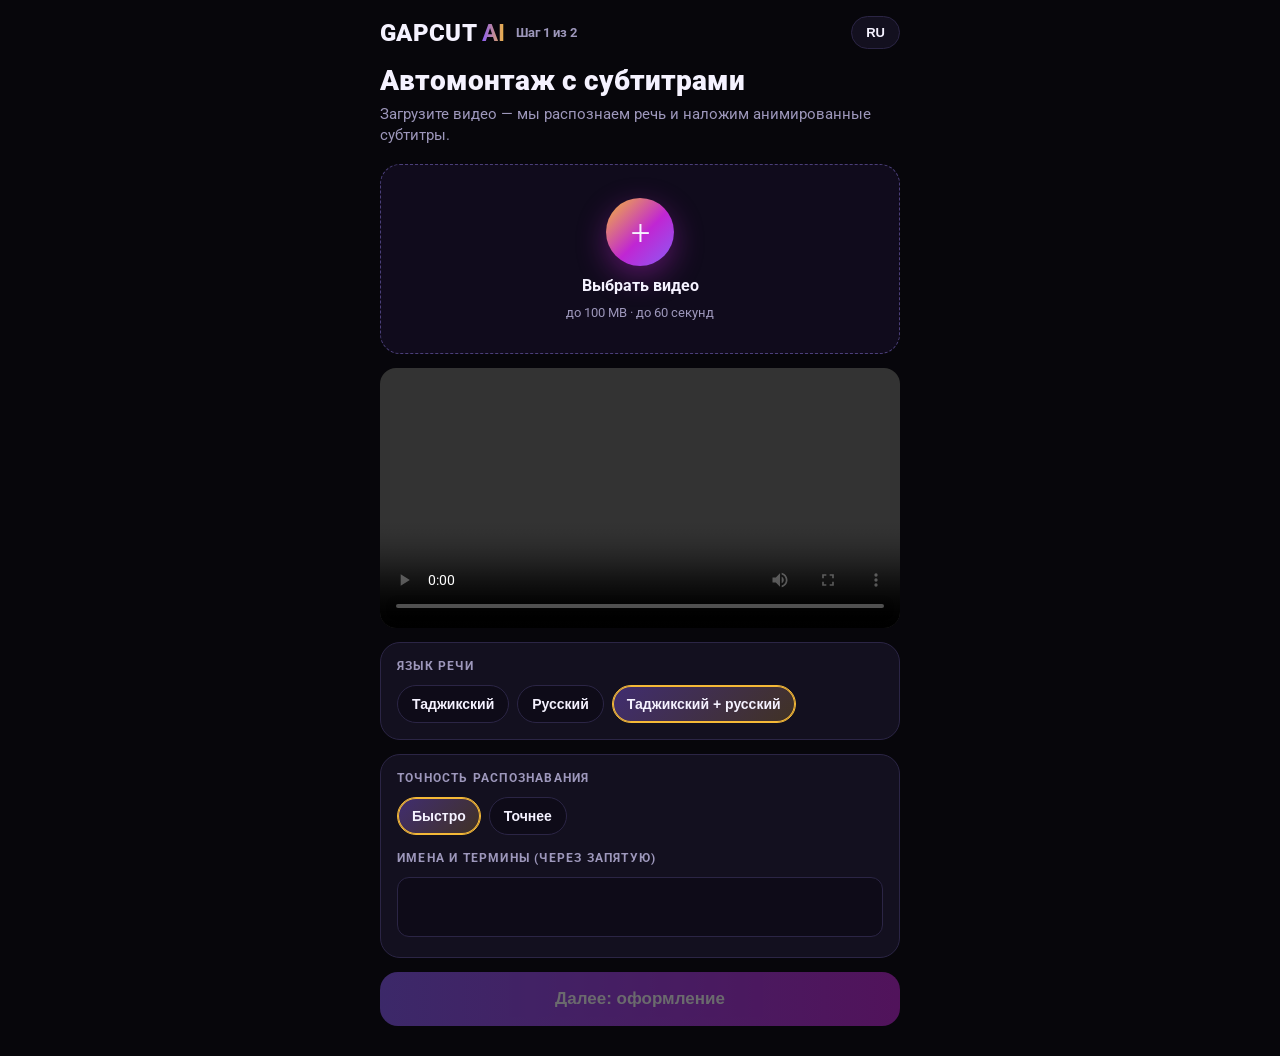
==== web/index.html @ 704b018a "Update index.html" ====
<!DOCTYPE html>
<html lang="ru">
<head>
<meta charset="utf-8">
<meta name="viewport" content="width=device-width, initial-scale=1, viewport-fit=cover, user-scalable=no">
<meta name="theme-color" content="#07060b">
<title>GAPCUT AI</title>
<link rel="stylesheet" href="https://fonts.googleapis.com/css2?family=Montserrat:wght@700&family=Oswald:wght@600&family=Roboto:wght@700&family=Inter:wght@700&family=Open+Sans:wght@700&family=Ubuntu:wght@700&family=Comfortaa:wght@700&family=Lobster&family=Caveat:wght@700&family=Pacifico&family=Marck+Script&family=Rubik:wght@800&family=Unbounded:wght@700&family=Russo+One&family=Press+Start+2P&family=Jura:wght@700&family=Exo+2:wght@800&family=Playfair+Display:wght@800&display=swap">
<script src="https://telegram.org/js/telegram-web-app.js"></script>
<style>
:root{--bg:#07060b;--card:#13101f;--line:#2b2545;--pu:#8b5cf6;--pu2:#c026d3;--gold:#f5b937;--tx:#f5f2ff;--mu:#9d97bb;--r:20px}
*{box-sizing:border-box;-webkit-tap-highlight-color:transparent}
html,body{margin:0;background:var(--bg);color:var(--tx);font-family:-apple-system,BlinkMacSystemFont,"Segoe UI",Roboto,"Noto Sans","DejaVu Sans",sans-serif}
body{min-height:100vh;padding:calc(env(safe-area-inset-top,0px) + 10px) 16px calc(env(safe-area-inset-bottom,0px) + 30px)}
.bg{position:fixed;inset:0;z-index:-1;background:radial-gradient(60% 40% at 10% 0%,rgba(139,92,246,.38),transparent 70%),radial-gradient(50% 35% at 100% 8%,rgba(245,185,55,.16),transparent 70%)}
main{max-width:520px;margin:0 auto}
header{display:flex;align-items:center;gap:10px;margin:6px 0 16px}
.logo{font-weight:900;font-size:24px;letter-spacing:.3px}.logo b{background:linear-gradient(90deg,var(--pu),var(--gold));-webkit-background-clip:text;background-clip:text;color:transparent}
.step{color:var(--mu);font-size:13px;font-weight:700;flex:1}
.pill{background:var(--card);color:var(--tx);border:1px solid var(--line);border-radius:999px;padding:8px 14px;font-weight:800;font-size:13px}
.screen{display:none;animation:in .45s ease both}.screen.on{display:block}
@keyframes in{from{opacity:0;transform:translateY(14px)}to{opacity:1;transform:none}}
h1{font-size:28px;line-height:1.12;margin:0 0 8px;font-weight:900}.sub{color:var(--mu);margin:0 0 18px;font-size:15px;line-height:1.4}
.card{background:var(--card);border:1px solid var(--line);border-radius:var(--r);padding:16px;margin-bottom:14px}
.card h3{margin:0 0 12px;font-size:12px;text-transform:uppercase;letter-spacing:1.2px;color:var(--mu)}
.drop{display:flex;flex-direction:column;align-items:center;justify-content:center;gap:10px;text-align:center;min-height:190px;border:1.5px dashed #4b3f7a;border-radius:var(--r);background:rgba(139,92,246,.07);margin-bottom:14px;padding:18px;cursor:pointer;transition:.2s}
.drop:active{transform:scale(.98)}.drop small{color:var(--mu)}.drop input{display:none}
.plus{width:68px;height:68px;border-radius:50%;display:grid;place-items:center;font-size:34px;font-weight:300;background:linear-gradient(135deg,var(--gold),var(--pu2) 55%,var(--pu));box-shadow:0 10px 30px rgba(192,38,211,.4)}
#pv{width:100%;max-height:300px;border-radius:16px;background:#000;margin-bottom:14px;display:block}
.chips{display:flex;flex-wrap:wrap;gap:8px}
.chip{border:1px solid var(--line);background:#0e0b18;color:var(--tx);padding:10px 14px;border-radius:999px;font-size:14px;font-weight:700;transition:.18s}
.chip.on{border-color:var(--gold);background:linear-gradient(135deg,rgba(139,92,246,.38),rgba(245,185,55,.2));box-shadow:0 0 0 1px var(--gold) inset}
.chip:active{transform:scale(.96)}
.btn{width:100%;border:0;border-radius:18px;padding:17px;font-size:17px;font-weight:900;color:#fff;background:linear-gradient(90deg,var(--pu),var(--pu2));box-shadow:0 10px 30px rgba(139,92,246,.42);transition:.18s}
.btn:active{transform:scale(.98)}.btn:disabled{opacity:.4;box-shadow:none}
.btn.gold{background:linear-gradient(90deg,#f5b937,#f59e0b);color:#1a1200;box-shadow:0 10px 30px rgba(245,185,55,.3)}
.btn.ghost{background:var(--card);border:1px solid var(--line);box-shadow:none;margin-top:10px}
.prog{text-align:center;padding:36px 10px}
.pct{font-size:60px;font-weight:900;background:linear-gradient(90deg,var(--pu),var(--gold));-webkit-background-clip:text;background-clip:text;color:transparent}
.bar{height:10px;border-radius:9px;background:#1b1630;overflow:hidden;margin:18px 0 12px}
.bar i{display:block;height:100%;width:0;border-radius:9px;background:linear-gradient(90deg,var(--pu),var(--gold),var(--pu));background-size:200% 100%;animation:sh 1.6s linear infinite;transition:width .5s}
@keyframes sh{to{background-position:-200% 0}}
.stg{color:var(--mu);font-size:15px}
/* step 2 */
.pvbox{position:sticky;top:0;z-index:5;padding:6px 0 12px;background:linear-gradient(var(--bg) 82%,transparent)}
.stage{position:relative;overflow:hidden;margin:0 auto;border-radius:18px;background:#000;aspect-ratio:var(--ar,.5625);width:min(100%,calc(46vh * var(--ar,.5625)));box-shadow:0 14px 40px rgba(0,0,0,.6)}
.stage video{width:100%;height:100%;object-fit:cover;display:block}
#cap{position:absolute;left:7%;right:7%;text-align:center;line-height:1.18;pointer-events:none;word-break:break-word}
.tag{position:absolute;top:8px;left:8px;background:rgba(0,0,0,.55);border-radius:999px;padding:3px 10px;font-size:11px;font-weight:800}
.car{display:flex;gap:10px;overflow-x:auto;scroll-snap-type:x mandatory;margin:0 -16px;padding:2px 16px 6px;scrollbar-width:none}.car::-webkit-scrollbar{display:none}
.sty{flex:0 0 118px;scroll-snap-align:start;border:1px solid var(--line);background:#0e0b18;color:var(--tx);border-radius:16px;padding:12px 8px;text-align:center;transition:.18s}
.sty.on{border-color:var(--gold);box-shadow:0 0 0 1px var(--gold) inset;background:linear-gradient(160deg,rgba(139,92,246,.3),#0e0b18)}.sty:active{transform:scale(.96)}
.smp{height:46px;display:flex;align-items:center;justify-content:center;margin-bottom:6px}.sty span{font-size:12px;color:var(--mu);font-weight:700}
.row{display:flex;justify-content:space-between;align-items:center;gap:10px;padding:14px 0;border-top:1px solid var(--line)}.row:first-child{border-top:0;padding-top:2px}
.row b{font-size:16px}
.sw{width:52px;height:30px;border-radius:99px;background:#2a2540;position:relative;border:0;transition:.2s;flex:none}.sw::after{content:"";position:absolute;top:3px;left:3px;width:24px;height:24px;border-radius:50%;background:#fff;transition:.2s}.sw.on{background:linear-gradient(90deg,var(--pu),var(--pu2))}.sw.on::after{left:25px}
.stp{display:flex;align-items:center;gap:6px;font-weight:800}.stp button{width:34px;height:34px;border-radius:50%;border:1px solid var(--line);background:#0e0b18;color:var(--tx);font-size:16px}.stp span{min-width:84px;text-align:center}
.cd{display:flex;align-items:center;gap:12px;margin-top:12px}.cd img{width:56px;height:56px;border-radius:12px;object-fit:cover;background:#0e0b18}.cd div{flex:1;font-size:14px;font-weight:700}.cd small{display:block;color:var(--mu);font-weight:400}
.hs{display:flex;gap:8px;overflow-x:auto;padding-bottom:6px;scrollbar-width:none}.hs::-webkit-scrollbar{display:none}.hs .chip{flex:none}
.dots{display:flex;gap:10px}.dot{width:34px;height:34px;border-radius:50%;border:2px solid transparent;transition:.15s}.dot.on{border-color:#fff;transform:scale(1.12)}
details summary{list-style:none;font-weight:800;font-size:16px;display:flex;justify-content:space-between;cursor:pointer}details summary::-webkit-details-marker{display:none}
.line{display:flex;gap:10px;align-items:flex-start;margin-top:10px}
.line.low time{color:#ff9f43}.fx{font-size:12px;color:var(--mu);margin:4px 0 0 52px}.fx button{background:none;border:0;color:var(--gold);font-weight:800;padding:0 0 0 8px}
.line time{flex:0 0 40px;font-size:12px;color:var(--gold);padding-top:12px;font-variant-numeric:tabular-nums}
.line textarea{flex:1;background:#0e0b18;color:var(--tx);border:1px solid var(--line);border-radius:12px;padding:10px 12px;font:inherit;font-size:16px;resize:none;min-height:46px}.line textarea:focus{outline:0;border-color:var(--pu)}
#rv{width:100%;max-height:60vh;border-radius:16px;background:#000;margin-bottom:14px;display:block}
#toast{position:fixed;left:16px;right:16px;bottom:calc(env(safe-area-inset-bottom,0px) + 18px);background:#2a0f1c;border:1px solid #7f1d3a;color:#ffd7e0;padding:13px 16px;border-radius:14px;opacity:0;pointer-events:none;transform:translateY(12px);transition:.3s;z-index:9;font-size:14px}#toast.on{opacity:1;transform:none}
@media (prefers-reduced-motion:reduce){*{animation:none!important;transition:none!important}}
</style>
</head>
<body>
<div class="bg"></div>
<main>
<header><div class="logo">GAPCUT <b>AI</b></div><div class="step" id="stepT"></div><button class="pill" id="langBtn"></button></header>

<section id="s-up" class="screen on">
  <h1 data-i="h1"></h1><p class="sub" data-i="sub"></p>
  <label class="drop"><input type="file" id="file" accept="video/*"><div class="plus">+</div><b id="dropT"></b><small data-i="limits"></small></label>
  <video id="pv" controls playsinline hidden></video>
  <div class="card"><h3 data-i="speech"></h3><div class="chips" id="langs"></div></div>
  <div class="card"><h3 data-i="qualT"></h3><div class="chips" id="quals"></div>
    <h3 style="margin-top:16px" data-i="glossT"></h3><textarea id="gloss" rows="2" maxlength="400" style="width:100%;background:#0e0b18;color:var(--tx);border:1px solid var(--line);border-radius:12px;padding:10px 12px;font:inherit;font-size:16px;resize:none"></textarea></div>
  <button class="btn" id="startBtn" disabled data-i="next"></button>
</section>

<section id="s-pr" class="screen"><div class="card prog"><div class="pct" id="pct">0%</div><div class="bar"><i id="bar"></i></div><div class="stg" id="stage"></div></div></section>

<section id="s-ed" class="screen">
  <div class="pvbox"><div class="stage" id="stage2"><video id="ev" controls playsinline></video><div id="cap"></div><div class="tag" data-i="live"></div></div></div>
  <div class="card"><h3 data-i="styleT"></h3><div class="car" id="styles"></div></div>
  <div class="card" id="fontCard" hidden><h3 data-i="fontT"></h3>
    <div style="margin-bottom:14px"><b data-i="font1"></b><div class="chips" id="fonts1" style="margin-top:10px"></div></div>
    <div style="margin-bottom:6px"><b data-i="font2"></b><div class="chips" id="fonts2" style="margin-top:10px"></div></div>
    <div class="row"><b data-i="fmix"></b><button class="sw" id="swMix"></button></div>
  </div>
  <div class="card">
    <div class="row"><b data-i="subs"></b><button class="sw on" id="swSubs"></button></div>
    <div class="row" id="rowColor"><b data-i="color"></b><div class="dots" id="dots"></div></div>
    <div class="row"><b data-i="size"></b><div class="stp"><button id="szL">‹</button><span id="szV"></span><button id="szR">›</button></div></div>
    <div class="row"><b data-i="pos"></b><div class="stp"><button id="psL">‹</button><span id="psV"></span><button id="psR">›</button></div></div>
    <div class="row"><b data-i="zoomT"></b><button class="sw on" id="swZoom"></button></div>
    <div class="row"><b data-i="fxT"></b><button class="sw on" id="swFx"></button></div>
    <div class="row"><b data-i="sfxT"></b><button class="sw on" id="swSfx"></button></div>
    <div class="row" style="display:block"><b data-i="soundT"></b><div class="chips" id="sounds" style="margin-top:10px"></div></div>
    <div class="row"><b data-i="keysT"></b><button class="sw on" id="swKeys"></button></div>
    <div class="row" style="display:block"><b data-i="cutT"></b><div class="chips" id="cuts" style="margin-top:10px"></div><div class="fx" id="cutInfo" style="margin:8px 0 0"></div></div>
    <div class="row" style="display:block"><b data-i="fmtT"></b><div class="chips" id="fmts" style="margin-top:10px"></div></div>
  </div>
  <div class="card"><h3 data-i="animT"></h3><div class="hs" id="animIn"></div>
    <h3 style="margin-top:14px" data-i="animOutT"></h3><div class="hs" id="animOut"></div>
    <h3 style="margin-top:14px" data-i="transT"></h3><div class="hs" id="trans"></div>
    <div class="fx" style="margin:10px 0 0" data-i="animNote"></div></div>
  <div class="card" id="cardsBox" hidden><h3 data-i="cardsT"></h3><div class="chips" id="bm" style="margin-bottom:4px"></div><div id="cards"></div><div class="fx" style="margin:10px 0 0" data-i="brollNote"></div></div>
  <div class="card"><details><summary><span data-i="edT"></span><span>✎</span></summary><div id="lines"></div></details></div>
  <button class="btn gold" id="makeBtn" data-i="make"></button>
</section>

<section id="s-rs" class="screen">
  <h1 data-i="done"></h1><p class="sub" data-i="doneS"></p>
  <video id="rv" controls playsinline></video>
  <button class="btn gold" id="dlBtn" data-i="dl"></button>
  <button class="btn ghost" id="shBtn" data-i="share" hidden></button>
  <button class="btn ghost" id="backBtn" data-i="back"></button>
  <button class="btn ghost" id="newBtn" data-i="again"></button>
</section>
</main>
<div id="toast"></div>

<script>
const API="https://gapcut-ai.onrender.com";
const tg=window.Telegram&&Telegram.WebApp;
if(tg){tg.ready();tg.expand();try{tg.setHeaderColor("#07060b");tg.setBackgroundColor("#07060b")}catch(e){}}
const initData=tg?tg.initData:"";
const $=id=>document.getElementById(id);

const T={
ru:{h1:"Автомонтаж с субтитрами",sub:"Загрузите видео — мы распознаем речь и наложим анимированные субтитры.",limits:"до 100 MB · до 60 секунд",pick:"Выбрать видео",speech:"Язык речи",next:"Далее: оформление",
step1:"Шаг 1 из 2",step2:"Шаг 2 из 2",live:"Предпросмотр",styleT:"Стиль субтитров",subs:"Субтитры",color:"Цвет акцента",size:"Размер текста",pos:"Расположение",fmtT:"Формат",edT:"Текст субтитров",make:"Создать видео",soundT:"Дизайн звука (уровень)",sLight:"Тихо",sNormal:"Обычно",sStrong:"Сильно",bCard:"Карточка",bFull:"На весь экран",brollNote:"Подбираются фото и видео по смыслу речи. Нажмите ↻ для другого варианта, переключатель убирает вставку.",animT:"Анимация текста",animOutT:"Исчезновение текста",transT:"Переходы",animNote:"Анимации и переходы видны в готовом видео (не в предпросмотре).",styleDef:"Как в стиле",mix:"Микс",none:"Нет",keysT:"Выделять ключевые слова",cutT:"Умная нарезка (паузы и «э-э»)",cOff:"Без нарезки",cLight:"Лёгкая",cNormal:"Средняя",cTight:"Плотная",saved:"сэкономит",sec:"с",qualT:"Точность распознавания",qFast:"Быстро",qBest:"Точнее",glossT:"Имена и термины (через запятую)",fixedT:"Исправлено",lowT:"⚠ Проверьте эту строку",undo:"Вернуть",zoomT:"Зум-акценты",fxT:"Эффекты (глитч)",sfxT:"Звуки (whoosh)",cardsT:"Карточки с фото",fontT:"Шрифты",font1:"Основной шрифт",font2:"Шрифт акцента",fmix:"Микс шрифтов",auto:"Авто",
done:"Видео готово",doneS:"Проверьте результат и скачайте.",dl:"Скачать",share:"Поделиться",back:"Изменить оформление",again:"Новое видео",
langs:{tg:"Таджикский",ru:"Русский",tg_ru:"Таджикский + русский"},sizes:["Малый","Средний","Крупный"],poss:["Авто","Сверху","По центру"],up:"Загрузка",
eBig:"Файл больше 100 MB.",eLong:"Видео длиннее 60 секунд.",eTg:"Откройте приложение через Telegram-бота.",eNet:"Нет связи с сервером. Подождите минуту и попробуйте снова.",eExp:"Сессия истекла. Загрузите видео заново.",eEmpty:"Текст пуст."},
tg:{h1:"Монтажи худкор бо субтитр",sub:"Видеоро бор кунед — мо нутқро мешиносем ва субтитри аниматсиягӣ мегузорем.",limits:"то 100 MB · то 60 сония",pick:"Видеоро интихоб кунед",speech:"Забони нутқ",next:"Минбаъд: тарроҳӣ",
step1:"Қадами 1 аз 2",step2:"Қадами 2 аз 2",live:"Пешнамоиш",styleT:"Услуби субтитр",subs:"Субтитрҳо",color:"Рангӣ таъкид",size:"Андозаи матн",pos:"Ҷойгиршавӣ",fmtT:"Формат",edT:"Матни субтитр",make:"Сохтани видео",soundT:"Тарҳи садо (сатҳ)",sLight:"Паст",sNormal:"Миёна",sStrong:"Баланд",bCard:"Карточка",bFull:"Экрани пурра",brollNote:"Акс ва видео аз рӯи мазмуни сухан интихоб мешавад. ↻ барои варианти дигар, тугма иловаро хориҷ мекунад.",animT:"Аниматсияи матн",animOutT:"Нопадид шудани матн",transT:"Гузаришҳо",animNote:"Аниматсия ва гузаришҳо дар видеои тайёр намоён мешаванд (дар пешнамоиш не).",styleDef:"Аз услуб",mix:"Омехта",none:"Не",keysT:"Калимаҳои муҳимро ранг кардан",cutT:"Буридани ҳушманд (таваққуф ва «э-э»)",cOff:"Бе буридан",cLight:"Нарм",cNormal:"Миёна",cTight:"Зич",saved:"сарфа мекунад",sec:"сон",qualT:"Дақиқии шинохт",qFast:"Зуд",qBest:"Дақиқтар",glossT:"Ном ва истилоҳҳо (бо вергул)",fixedT:"Ислоҳ шуд",lowT:"⚠ Ин сатрро санҷед",undo:"Бозгашт",zoomT:"Zoom",fxT:"Эффектҳо (глитч)",sfxT:"Садо (whoosh)",cardsT:"Карточкаҳои сурат",fontT:"Шрифтҳо",font1:"Шрифти асосӣ",font2:"Шрифти таъкид",fmix:"Омехтаи шрифтҳо",auto:"Худкор",
done:"Видео омода шуд",doneS:"Натиҷаро бинед ва зеркашӣ кунед.",dl:"Зеркашӣ",share:"Мубодила",back:"Тағйири тарроҳӣ",again:"Видеои нав",
langs:{tg:"Тоҷикӣ",ru:"Русӣ",tg_ru:"Тоҷикӣ + русӣ"},sizes:["Хурд","Миёна","Калон"],poss:["Худкор","Боло","Миёна"],up:"Бор шуда истодааст",
eBig:"Файл аз 100 MB калон аст.",eLong:"Видео аз 60 сония дарозтар аст.",eTg:"Барномаро тавассути боти Telegram кушоед.",eNet:"Бо сервер алоқа нест. Як дақиқа интизор шавед ва дубора кӯшиш кунед.",eExp:"Сессия тамом шуд. Видеоро дубора бор кунед.",eEmpty:"Матн холӣ аст."}
};
// style model: mirrors the backend (size, words per phrase, mode)
const SM={
minimal:{n:"Minimal",sz:46,w:7,c:44,b:400,m:.12,mode:"plain",ol:2,f:"'Noto Sans',system-ui,sans-serif"},
dynamic:{n:"Dynamic",sz:86,w:3,c:24,b:800,m:.20,mode:"dynamic",ol:6,acc:"FFE500",f:"'Noto Sans',system-ui,sans-serif"},
keyword:{n:"Keyword",sz:96,w:3,c:26,b:800,m:.20,mode:"key",ol:5,acc:"00FFA3",f:"'Noto Sans',system-ui,sans-serif"},
viral:{n:"Viral",sz:92,w:2,c:18,up:1,b:800,m:.22,mode:"pop",ol:7,acc:"FFE500",f:"'Noto Sans',system-ui,sans-serif"},
classic:{n:"Classic",sz:58,w:6,c:38,b:400,m:.14,mode:"plain",ol:4,f:"'DejaVu Sans',system-ui,sans-serif"},
cinema:{n:"Cinema",sz:56,w:7,c:42,b:400,m:.10,mode:"fade",ol:2,ls:3,f:"'Noto Serif',Georgia,serif"},
podcast:{n:"Podcast",sz:60,w:4,c:28,b:800,m:.14,mode:"hl",ol:0,box:1,acc:"F5B937",f:"'Noto Sans',system-ui,sans-serif"},
karaoke:{n:"Karaoke",sz:78,w:4,c:26,b:800,m:.18,mode:"kara",ol:6,acc:"F5B937",f:"'Noto Sans',system-ui,sans-serif"}};
const SAMPLE={minimal:'<span style="font-size:13px;font-weight:300">Minimal text</span>',dynamic:'<b style="font-size:17px">Dyn<span style="color:#ffe500">amic</span></b>',keyword:'<div style="line-height:1.1"><div style="font-size:10px">самый</div><b style="color:#00ffa3;font-size:19px">ДОРОГОЙ</b></div>',viral:'<b style="color:#ffe500;font-size:21px;text-shadow:0 2px 0 #000">ВИДЕО</b>',classic:'<span style="font-size:15px">Classic</span>',cinema:'<i style="font-family:Georgia,serif;letter-spacing:2px;font-size:16px">Cinema</i>',podcast:'<span style="background:#000;padding:4px 8px;border-radius:6px;font-weight:800;font-size:14px">Pod<b style="color:#f5b937">cast</b></span>',karaoke:'<b style="font-size:18px"><span style="color:#f5b937">Kara</span>oke</b>'};
const COLORS=["00FFA3","FFE500","38BDF8","A3E635","F472B6","F5B937"];
const FMT=[["9:16","9:16"],["16:9","16:9"],["1:1","1:1"],["original","Original"]];
const AR={"9:16":9/16,"16:9":16/9,"1:1":1};
const SIZEK=["s","m","l"],SIZEM=[.8,1,1.25],POSK=["auto","top","center"];

let L=(tg&&tg.initDataUnsafe&&tg.initDataUnsafe.user&&tg.initDataUnsafe.user.language_code==="tg")?"tg":"ru";
let file=null,objUrl=null,jobId=null,lines=[],words=[],phrases=[],timer=null,blobUrl=null,blobFile=null,vr=.5625,raf=0;
let cards=[],cardsOn=new Set(),fontsList=[];
const AIN=["fade_in","slide_up","slide_left","zoom_in","pop_up","bounce","typewriter","word_by_word","letter_by_letter","glitch","scramble","split","shake","rotate_3d","neon_glow","elastic","mask_reveal","light_sweep","tracking","blur_reveal","pop_3d","liquid","wave","flip_in","roll_in","spin_in","stretch","flash","flicker","rotate_in","swing","wipe_reveal","curtain_reveal","glowing","floating","magnetic","particle","fire","smoke","rgb_split","pulse","handwriting"];
const AOUT=["fade_out","slide_down","slide_right","zoom_out","blur_out","flip_out"];
const TRS=["zoom","whip","swipe","motion","flash","blur","glitch"];
const nm=x=>x.split("_").map(w=>w[0].toUpperCase()+w.slice(1)).join(" ");
let altSel={};
let cutPrev={};
let sel={broll:"auto",sound:"normal",anim:"",animOut:"",trans:"off",cut:"off",keys:true,qual:"fast",font:"",font2:"",mix:false,zoom:true,fx:true,sfx:true,lang:"tg_ru",style:"viral",fmt:"9:16",accent:"FFE500",subs:true,size:1,pos:0};
const t=k=>T[L][k];

function render(){
  document.documentElement.lang=L;
  document.querySelectorAll("[data-i]").forEach(e=>{e.textContent=t(e.dataset.i)});
  $("langBtn").textContent=L==="tg"?"TJ":"RU";
  $("dropT").textContent=file?file.name:t("pick");
  const on=document.querySelector(".screen.on");$("stepT").textContent=on&&on.id==="s-ed"?t("step2"):(on&&on.id==="s-up"?t("step1"):"");
  chips("langs",["tg","ru","tg_ru"].map(k=>[k,T[L].langs[k]]),"lang");
  chips("fmts",FMT,"fmt");
  chips("sounds",[["light",t("sLight")],["normal",t("sNormal")],["strong",t("sStrong")]],"sound");
  chips("animIn",[["",t("styleDef")],["auto",t("auto")],["mix",t("mix")]].concat(AIN.map(x=>[x,nm(x)])),"anim");
  chips("animOut",[["",t("none")],["auto",t("auto")]].concat(AOUT.map(x=>[x,nm(x)])),"animOut");
  chips("trans",[["off",t("none")],["auto",t("auto")]].concat(TRS.map(x=>[x,nm(x)])),"trans");
  chips("cuts",[["off",t("cOff")],["light",t("cLight")],["normal",t("cNormal")],["tight",t("cTight")]],"cut");
  const ci=cutPrev[sel.cut];$("cutInfo").textContent=ci?t("saved")+" "+ci.saved+" "+t("sec")+" · "+ci.pauses+" ✂ · "+ci.fillers+" «э»":"";
  $("swKeys").className="sw"+(sel.keys?" on":"");
  chips("quals",[["fast",t("qFast")],["best",t("qBest")]],"qual");
  $("styles").innerHTML="";
  Object.keys(SM).forEach(k=>{const b=document.createElement("button");b.className="sty"+(sel.style===k?" on":"");b.innerHTML='<div class="smp">'+SAMPLE[k]+'</div><span>'+SM[k].n+'</span>';
    b.onclick=()=>{sel.style=k;if(SM[k].acc)sel.accent=SM[k].acc;render()};$("styles").appendChild(b)});
  $("dots").innerHTML="";
  COLORS.forEach(c=>{const d=document.createElement("button");d.className="dot"+(sel.accent===c?" on":"");d.style.background="#"+c;d.onclick=()=>{sel.accent=c;render()};$("dots").appendChild(d)});
  $("rowColor").style.display=SM[sel.style].acc?"flex":"none";
  $("fontCard").hidden=fontsList.length<2;
  fontChips("fonts1","font");fontChips("fonts2","font2");$("swMix").className="sw"+(sel.mix?" on":"");
  $("swSubs").className="sw"+(sel.subs?" on":"");
  [["swZoom","zoom"],["swFx","fx"],["swSfx","sfx"]].forEach(a=>$(a[0]).className="sw"+(sel[a[1]]?" on":""));
  $("szV").textContent=t("sizes")[sel.size];$("psV").textContent=t("poss")[sel.pos];
  fitStage();drawCap();
}
function fontChips(id,key){const box=$(id);box.innerHTML="";
  [["",t("auto")]].concat(fontsList.map(f=>[f,f])).forEach(i=>{const b=document.createElement("button");b.className="chip"+(sel[key]===i[0]?" on":"");b.textContent=i[1];if(i[0])b.style.fontFamily="'"+i[0]+"',system-ui,sans-serif";b.onclick=()=>{sel[key]=i[0];render()};box.appendChild(b)})}
function chips(id,items,key){const box=$(id);box.innerHTML="";items.forEach(i=>{const b=document.createElement("button");b.className="chip"+(sel[key]===i[0]?" on":"");b.textContent=i[1];b.onclick=()=>{sel[key]=i[0];render()};box.appendChild(b)})}
function show(id){document.querySelectorAll(".screen").forEach(s=>s.classList.toggle("on",s.id===id));window.scrollTo(0,0);render()}
function toast(m){const e=$("toast");e.textContent=m;e.classList.add("on");clearTimeout(toast.t);toast.t=setTimeout(()=>e.classList.remove("on"),5000)}
function setP(p,s){p=Math.max(0,Math.min(100,Math.round(p)));$("pct").textContent=p+"%";$("bar").style.width=p+"%";if(s!==undefined)$("stage").textContent=s}
const fmtT=s=>Math.floor(s/60)+":"+String(Math.floor(s)%60).padStart(2,"0");

function req(method,path,form,onUp){return new Promise((res,rej)=>{
  const x=new XMLHttpRequest();x.open(method,API+path);x.setRequestHeader("X-Init-Data",initData);
  x.onload=()=>{let d=null;try{d=JSON.parse(x.responseText)}catch(e){}
    if(x.status>=200&&x.status<300)res(d);else{let m=d&&d.detail;if(Array.isArray(m))m=m.map(z=>z.msg).join("; ");rej({status:x.status,msg:m||("HTTP "+x.status)})}};
  x.onerror=()=>rej({status:0,msg:t("eNet")});
  if(onUp&&x.upload)x.upload.onprogress=e=>{if(e.lengthComputable)onUp(e.loaded/e.total)};
  x.send(form||null)})}

// ---- step 1
$("file").onchange=e=>{const f=e.target.files[0];if(!f)return;
  if(f.size>100*1024*1024){toast(t("eBig"));e.target.value="";return}
  if(objUrl)URL.revokeObjectURL(objUrl);objUrl=URL.createObjectURL(f);file=f;
  const v=$("pv");v.src=objUrl;v.hidden=false;
  v.onloadedmetadata=()=>{vr=v.videoWidth/v.videoHeight||.5625;if(v.duration>60.5){toast(t("eLong"));$("startBtn").disabled=true}else $("startBtn").disabled=false};
  $("dropT").textContent=f.name};
$("langBtn").onclick=()=>{L=L==="ru"?"tg":"ru";render()};
$("startBtn").onclick=async()=>{
  if(!initData){toast(t("eTg"));return}
  const fd=new FormData();fd.append("file",file);fd.append("language",sel.lang);fd.append("quality",sel.qual);fd.append("glossary",$("gloss").value);try{localStorage.setItem("gc_gloss",$("gloss").value)}catch(e){}fd.append("init_data",initData);
  show("s-pr");setP(0,t("up"));
  try{const j=await req("POST","/api/jobs",fd,p=>setP(p*20,t("up")+" "+Math.round(p*100)+"%"));jobId=j.job_id;poll()}
  catch(e){toast(e.msg);show("s-up")}};

function poll(){clearInterval(timer);let fails=0;
  const tick=async()=>{try{const j=await req("GET","/api/jobs/"+jobId);fails=0;
    if(j.status==="transcribed"&&!poll.rendering){clearInterval(timer);openEditor(j);return}
    if(j.status==="done"){clearInterval(timer);poll.rendering=false;openResult();return}
    if(j.status==="error"){clearInterval(timer);poll.rendering=false;toast(j.error||"Error");show(lines.length?"s-ed":"s-up");return}
    setP(j.progress,j.stage)}
  catch(e){if(e.status===404){clearInterval(timer);toast(t("eExp"));resetAll();return}if(++fails>8){clearInterval(timer);toast(e.msg||t("eNet"));show("s-up")}}};
  tick();timer=setInterval(tick,1500)}

// ---- step 2: live preview
function buildWords(){words=[];lines.forEach(l=>{const tk=l.text.trim().split(/\s+/).filter(Boolean);if(!tk.length)return;
  if(l.words&&l.words.length===tk.length)tk.forEach((w,i)=>words.push({w,s:l.words[i].start,e:l.words[i].end,k:l.words[i].key}));
  else{const wt=tk.map(x=>x.length+1),tot=wt.reduce((a,b)=>a+b,0);let c=l.start;tk.forEach((w,i)=>{const d=(l.end-l.start)*wt[i]/tot;words.push({w,s:c,e:c+d});c+=d})}});
  words.sort((a,b)=>a.s-b.s);makePhrases()}
function makePhrases(){const m=SM[sel.style];phrases=[];let cur=[];
  words.forEach((x,i)=>{cur.push(x);const len=cur.reduce((a,b)=>a+b.w.length+1,0),nx=words[i+1],gap=nx?nx.s-x.e:0;
    if(cur.length>=m.w||len>=m.c||gap>.7||/[.!?…]$/.test(x.w)){phrases.push(cur);cur=[]}});
  if(cur.length)phrases.push(cur)}
function fitStage(){const s=$("stage2");if(!s)return;const ar=sel.fmt==="original"?vr:AR[sel.fmt];s.style.setProperty("--ar",ar)}
function drawCap(){
  const cap=$("cap"),st=$("stage2"),m=SM[sel.style];if(!st||!m)return;
  if(!sel.subs||!phrases.length){cap.innerHTML="";return}
  const v=$("ev"),tm=v.currentTime;
  let ph=null;for(const p of phrases){if(tm>=p[0].s-.05&&tm<=p[p.length-1].e+.2){ph=p;break}}
  if(!ph){cap.innerHTML="";return}
  let md=m.mode;if(md==="dynamic")md=["pop","key","hl","key"][Math.max(0,phrases.indexOf(ph))%4];
  const outW=sel.fmt==="16:9"?1280:720,outH=sel.fmt==="16:9"?720:(sel.fmt==="1:1"?720:1280);
  let bs=Math.min(outW,outH)/720;if(outW>outH)bs*=.8;
  const k=st.clientWidth/outW*bs*SIZEM[sel.size];
  cap.style.fontSize=k+"px";const fam=x=>"'"+x+"',system-ui,sans-serif",cyc=[sel.font?fam(sel.font):m.f];
  if(sel.mix)fontsList.filter(f=>f!==sel.font).slice(0,2).forEach(f=>cyc.push(fam(f)));
  cap.style.fontFamily=cyc[Math.max(0,phrases.indexOf(ph))%cyc.length];cap.style.fontWeight=m.b;cap.style.letterSpacing=(m.ls||0)+"em";
  const o=(m.ol/m.sz)*.7;
  cap.style.textShadow=m.ol?[[o,o],[-o,o],[o,-o],[-o,-o]].map(a=>a[0]+"em "+a[1]+"em 0 #000").join(",")+",0 "+o*1.5+"em "+o*2+"em rgba(0,0,0,.5)":"none";
  const f=m.sz;cap.style.fontSize=(k*f)+"px";
  const ratio=(outW>outH)?Math.min(m.m,.09):m.m;
  cap.style.top=cap.style.bottom=cap.style.transform="";
  if(sel.pos===1)cap.style.top="10%";else if(sel.pos===2){cap.style.top="50%";cap.style.transform="translateY(-50%)"}else cap.style.bottom=(ratio*100)+"%";
  let ai=-1;ph.forEach((x,i)=>{if(tm>=x.s)ai=i});
  const col="#"+(sel.accent||"FFFFFF");
  cap.innerHTML=md==="key"?keyHtml(ph,ai,col):ph.map((x,i)=>{let w=x.w.replace(/[<>&]/g,"");if(m.up)w=w.toUpperCase();
    let c="#fff";if((md==="pop"||md==="hl")&&i===ai)c=col;if(md==="kara"&&i<=ai)c=col;if(sel.keys&&x.k&&(md==="plain"||md==="fade"))c="#"+(SM[sel.style].acc||"F5B937");
    const af=(i===ai&&sel.font2&&(md==="pop"||md==="hl"))?";font-family:'"+sel.font2+"'":"";return '<span style="color:'+c+af+'">'+w+'</span>'}).join(" ");
  cap.style.background=m.box?"rgba(0,0,0,.72)":"none";cap.style.padding=m.box?".18em .4em":"0";cap.style.borderRadius=m.box?".25em":"0";
  cap.style.left=m.box?"auto":"7%";cap.style.right=m.box?"auto":"7%";
  if(m.box){cap.style.left="50%";cap.style.right="auto";cap.style.width="max-content";cap.style.maxWidth="86%";cap.style.transform=(sel.pos===2?"translate(-50%,-50%)":"translateX(-50%)")}
}
function keyHtml(ph,ai,col){
  const fl=ph.map((x,i)=>x.k?i:-1).filter(i=>i>=0),pool=fl.length?fl:ph.map((_,i)=>i);
  const ki=pool.reduce((a,b)=>ph[b].w.length>ph[a].w.length?b:a);
  const esc=x=>x.replace(/[<>&]/g,"");
  const lead=ph.filter((x,i)=>i!==ki&&i<=ai).map(x=>esc(x.w)).join(" ");
  return (lead?'<div style="font-size:.52em;color:#fff">'+lead+'</div>':"")+(ki<=ai?'<div style="color:'+col+(sel.font2?";font-family:'"+sel.font2+"'":"")+'">'+esc(ph[ki].w)+'</div>':"");
}
function loop(){drawCap();raf=requestAnimationFrame(loop)}
$("ev").onplay=()=>{cancelAnimationFrame(raf);loop()};
["pause","ended","seeked","loadeddata"].forEach(e=>$("ev").addEventListener(e,()=>{cancelAnimationFrame(raf);drawCap()}));
window.addEventListener("resize",drawCap);

function openEditor(j){
  lines=j.lines||[];$("ev").src=objUrl;
  if(SM[sel.style].acc&&!sel.accent)sel.accent=SM[sel.style].acc;
  const box=$("lines");box.innerHTML="";
  lines.forEach((l,i)=>{const row=document.createElement("div");row.className="line"+(l.low?" low":"");if(l.low)row.title=t("lowT");
    const tm=document.createElement("time");tm.textContent=fmtT(l.start);
    const ta=document.createElement("textarea");ta.rows=2;ta.value=l.text;
    ta.oninput=()=>{lines[i].text=ta.value;buildWords();drawCap()};
    ta.onfocus=()=>{const v=$("ev");v.currentTime=l.start+.05;v.pause()};
    row.append(tm,ta);box.appendChild(row);
    const ch=(l.words||[]).filter(w=>w.orig&&w.orig!==w.word);
    if(ch.length){const fx=document.createElement("div");fx.className="fx";
      fx.textContent=t("fixedT")+": "+ch.map(w=>w.orig+" → "+w.word).join(", ");
      const ub=document.createElement("button");ub.textContent=t("undo");
      ub.onclick=()=>{ta.value=l.words.map(w=>w.orig||w.word).join(" ");lines[i].text=ta.value;buildWords();drawCap();fx.remove()};
      fx.appendChild(ub);box.appendChild(fx)}});
  cutPrev=j.cut_preview||{};cards=j.cards||[];altSel={};cardsOn=new Set(cards.map(c=>c.id));showCards();
  buildWords();show("s-ed");
}
function showCards(){
  const box=$("cards");box.innerHTML="";$("cardsBox").hidden=!cards.length;
  $("bm").hidden=!cards.length;chips("bm",[["auto",t("auto")],["card",t("bCard")],["full",t("bFull")],["off",t("none")]],"broll");
  cards.forEach(c=>{const r=document.createElement("div");r.className="cd";
    const alts=c.alts||[],cur=()=>alts[altSel[c.id]||0]||{};
    const im=document.createElement("img");im.src=cur().thumb||c.thumb;im.alt="";
    const d=document.createElement("div");d.textContent=(cur().kind==="video"?"🎬 ":"🖼 ")+c.query;
    const sm=document.createElement("small");sm.textContent=fmtT(c.at)+(c.reason?" · "+c.reason:"")+(c.credit?" · "+c.credit:"");d.appendChild(sm);
    const nx=document.createElement("button");nx.className="chip";nx.textContent="↻";nx.hidden=alts.length<2;
    nx.onclick=()=>{altSel[c.id]=((altSel[c.id]||0)+1)%alts.length;showCards()};
    const sw=document.createElement("button");sw.className="sw"+(cardsOn.has(c.id)?" on":"");
    sw.onclick=()=>{cardsOn.has(c.id)?cardsOn.delete(c.id):cardsOn.add(c.id);sw.className="sw"+(cardsOn.has(c.id)?" on":"")};
    r.append(im,d,nx,sw);box.appendChild(r)})}
$("swSubs").onclick=()=>{sel.subs=!sel.subs;render()};
$("swKeys").onclick=()=>{sel.keys=!sel.keys;render()};
$("swMix").onclick=()=>{sel.mix=!sel.mix;render()};
[["swZoom","zoom"],["swFx","fx"],["swSfx","sfx"]].forEach(a=>$(a[0]).onclick=()=>{sel[a[1]]=!sel[a[1]];render()});
const stp=(id,key,max)=>{$(id+"L").onclick=()=>{sel[key]=(sel[key]+max-1)%max;render()};$(id+"R").onclick=()=>{sel[key]=(sel[key]+1)%max;render()}};
stp("sz","size",3);stp("ps","pos",3);
$("styles").addEventListener("click",()=>{makePhrases();drawCap()});

$("makeBtn").onclick=async()=>{
  const payload=lines.filter(l=>l.text.trim());
  if(!payload.length){toast(t("eEmpty"));return}
  const fd=new FormData();fd.append("style",sel.style);fd.append("video_format",sel.fmt);
  fd.append("lines",JSON.stringify(payload));fd.append("subtitles",sel.subs?"1":"0");
  fd.append("size",SIZEK[sel.size]);fd.append("position",POSK[sel.pos]);
  if(SM[sel.style].acc&&sel.accent)fd.append("accent",sel.accent);
  fd.append("font",sel.font);fd.append("font2",sel.font2);fd.append("fontmix",sel.mix?"1":"0");fd.append("anim",sel.anim);fd.append("anim_out",sel.animOut);fd.append("trans",sel.trans);fd.append("cut",sel.cut);fd.append("keys",sel.keys?"1":"0");fd.append("zoom",sel.zoom?"1":"0");fd.append("fx",sel.fx?"1":"0");fd.append("sfx",sel.sfx?"1":"0");fd.append("cards",JSON.stringify([...cardsOn].map(id=>({id:id,alt:altSel[id]||0}))));fd.append("broll",sel.broll);fd.append("sound",sel.sfx?sel.sound:"off");
  fd.append("init_data",initData);
  show("s-pr");setP(0,"");
  try{await req("POST","/api/jobs/"+jobId+"/render",fd);poll.rendering=true;poll()}catch(e){toast(e.msg);show("s-ed")}};

async function openResult(){setP(100,"");
  try{const r=await fetch(API+"/api/jobs/"+jobId+"/download",{headers:{"X-Init-Data":initData}});if(!r.ok)throw 0;
    const b=await r.blob();if(blobUrl)URL.revokeObjectURL(blobUrl);
    blobUrl=URL.createObjectURL(b);blobFile=new File([b],"GAPCUT_AI.mp4",{type:"video/mp4"});$("rv").src=blobUrl;
    $("shBtn").hidden=!(navigator.canShare&&navigator.canShare({files:[blobFile]}));show("s-rs")}
  catch(e){toast(t("eNet"));show("s-ed")}}
$("dlBtn").onclick=()=>{
  if(tg&&tg.isVersionAtLeast&&tg.isVersionAtLeast("8.0")&&tg.downloadFile){tg.downloadFile({url:API+"/api/jobs/"+jobId+"/download?init_data="+encodeURIComponent(initData),file_name:"GAPCUT_AI.mp4"});return}
  const a=document.createElement("a");a.href=blobUrl;a.download="GAPCUT_AI.mp4";document.body.appendChild(a);a.click();a.remove()};
$("shBtn").onclick=()=>{navigator.share({files:[blobFile]}).catch(()=>{})};
$("backBtn").onclick=()=>show("s-ed");
function resetAll(){if(jobId)req("DELETE","/api/jobs/"+jobId).catch(()=>{});
  jobId=null;lines=[];words=[];phrases=[];file=null;poll.rendering=false;$("file").value="";$("pv").hidden=true;$("pv").removeAttribute("src");$("startBtn").disabled=true;show("s-up")}
$("newBtn").onclick=resetAll;

try{$("gloss").value=localStorage.getItem("gc_gloss")||""}catch(e){}
render();
fetch(API+"/health").catch(()=>{});
fetch(API+"/api/fonts").then(r=>r.json()).then(j=>{fontsList=j.fonts||[];render()}).catch(()=>{});
</script>
</body>
</html>
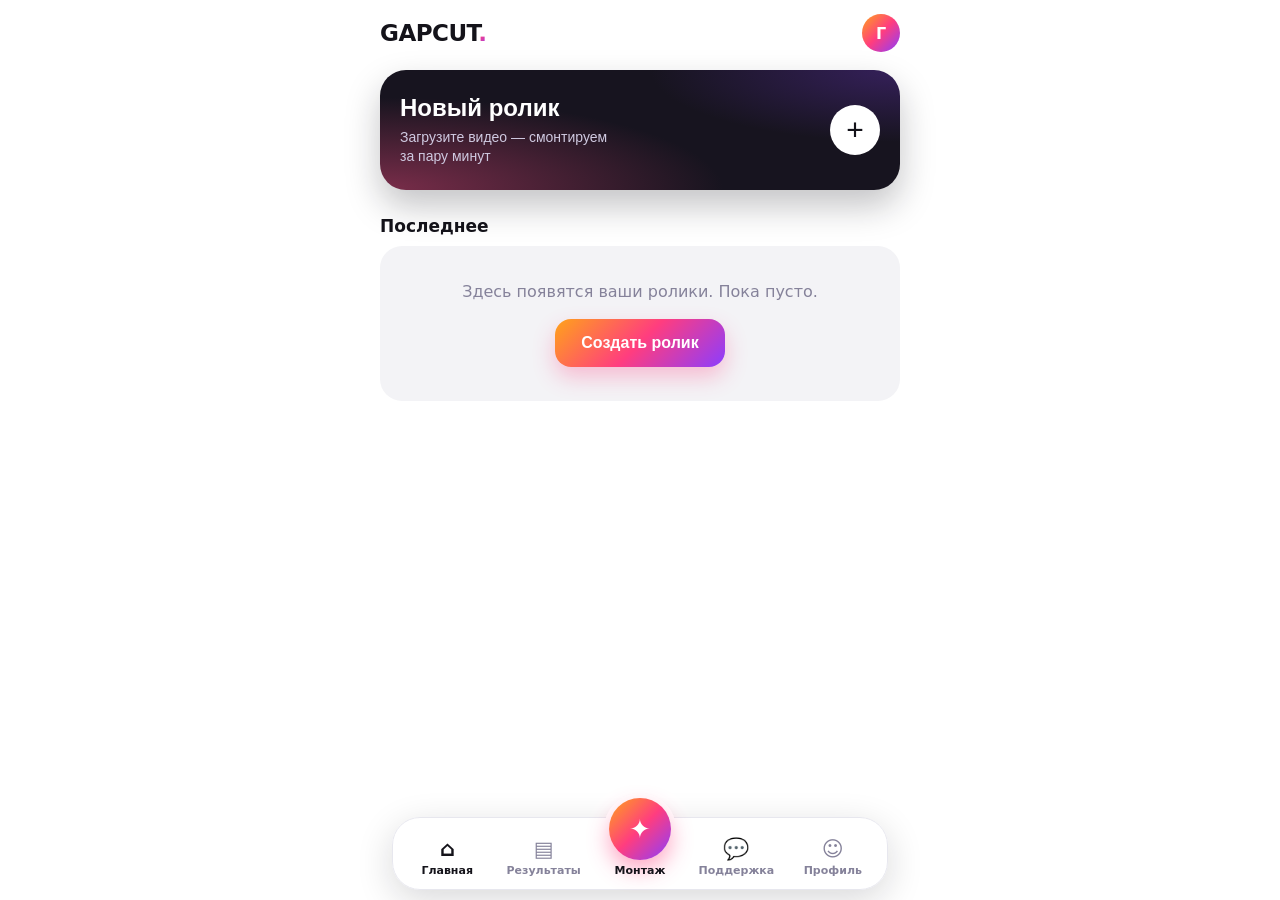
==== commit aff48aa8: "Update index.html" ====
--- a/web/index.html
+++ b/web/index.html
@@ -3,366 +3,117 @@
 <head>
 <meta charset="utf-8">
 <meta name="viewport" content="width=device-width, initial-scale=1, viewport-fit=cover, user-scalable=no">
-<meta name="theme-color" content="#07060b">
+<meta name="theme-color" content="#ffffff">
 <title>GAPCUT AI</title>
-<link rel="stylesheet" href="https://fonts.googleapis.com/css2?family=Montserrat:wght@700&family=Oswald:wght@600&family=Roboto:wght@700&family=Inter:wght@700&family=Open+Sans:wght@700&family=Ubuntu:wght@700&family=Comfortaa:wght@700&family=Lobster&family=Caveat:wght@700&family=Pacifico&family=Marck+Script&family=Rubik:wght@800&family=Unbounded:wght@700&family=Russo+One&family=Press+Start+2P&family=Jura:wght@700&family=Exo+2:wght@800&family=Playfair+Display:wght@800&display=swap">
 <script src="https://telegram.org/js/telegram-web-app.js"></script>
 <style>
-:root{--bg:#07060b;--card:#13101f;--line:#2b2545;--pu:#8b5cf6;--pu2:#c026d3;--gold:#f5b937;--tx:#f5f2ff;--mu:#9d97bb;--r:20px}
+:root{--bg:#fff;--soft:#f3f3f6;--line:#e7e7ee;--tx:#14131a;--mu:#85829a;--g:linear-gradient(135deg,#ffa31a 0%,#ff3d7f 50%,#8b3dff 100%)}
 *{box-sizing:border-box;-webkit-tap-highlight-color:transparent}
 html,body{margin:0;background:var(--bg);color:var(--tx);font-family:-apple-system,BlinkMacSystemFont,"Segoe UI",Roboto,"Noto Sans","DejaVu Sans",sans-serif}
-body{min-height:100vh;padding:calc(env(safe-area-inset-top,0px) + 10px) 16px calc(env(safe-area-inset-bottom,0px) + 30px)}
-.bg{position:fixed;inset:0;z-index:-1;background:radial-gradient(60% 40% at 10% 0%,rgba(139,92,246,.38),transparent 70%),radial-gradient(50% 35% at 100% 8%,rgba(245,185,55,.16),transparent 70%)}
+body{min-height:100vh;padding:calc(env(safe-area-inset-top,0px) + 14px) 18px calc(env(safe-area-inset-bottom,0px) + 110px)}
 main{max-width:520px;margin:0 auto}
-header{display:flex;align-items:center;gap:10px;margin:6px 0 16px}
-.logo{font-weight:900;font-size:24px;letter-spacing:.3px}.logo b{background:linear-gradient(90deg,var(--pu),var(--gold));-webkit-background-clip:text;background-clip:text;color:transparent}
-.step{color:var(--mu);font-size:13px;font-weight:700;flex:1}
-.pill{background:var(--card);color:var(--tx);border:1px solid var(--line);border-radius:999px;padding:8px 14px;font-weight:800;font-size:13px}
-.screen{display:none;animation:in .45s ease both}.screen.on{display:block}
-@keyframes in{from{opacity:0;transform:translateY(14px)}to{opacity:1;transform:none}}
-h1{font-size:28px;line-height:1.12;margin:0 0 8px;font-weight:900}.sub{color:var(--mu);margin:0 0 18px;font-size:15px;line-height:1.4}
-.card{background:var(--card);border:1px solid var(--line);border-radius:var(--r);padding:16px;margin-bottom:14px}
-.card h3{margin:0 0 12px;font-size:12px;text-transform:uppercase;letter-spacing:1.2px;color:var(--mu)}
-.drop{display:flex;flex-direction:column;align-items:center;justify-content:center;gap:10px;text-align:center;min-height:190px;border:1.5px dashed #4b3f7a;border-radius:var(--r);background:rgba(139,92,246,.07);margin-bottom:14px;padding:18px;cursor:pointer;transition:.2s}
-.drop:active{transform:scale(.98)}.drop small{color:var(--mu)}.drop input{display:none}
-.plus{width:68px;height:68px;border-radius:50%;display:grid;place-items:center;font-size:34px;font-weight:300;background:linear-gradient(135deg,var(--gold),var(--pu2) 55%,var(--pu));box-shadow:0 10px 30px rgba(192,38,211,.4)}
-#pv{width:100%;max-height:300px;border-radius:16px;background:#000;margin-bottom:14px;display:block}
-.chips{display:flex;flex-wrap:wrap;gap:8px}
-.chip{border:1px solid var(--line);background:#0e0b18;color:var(--tx);padding:10px 14px;border-radius:999px;font-size:14px;font-weight:700;transition:.18s}
-.chip.on{border-color:var(--gold);background:linear-gradient(135deg,rgba(139,92,246,.38),rgba(245,185,55,.2));box-shadow:0 0 0 1px var(--gold) inset}
-.chip:active{transform:scale(.96)}
-.btn{width:100%;border:0;border-radius:18px;padding:17px;font-size:17px;font-weight:900;color:#fff;background:linear-gradient(90deg,var(--pu),var(--pu2));box-shadow:0 10px 30px rgba(139,92,246,.42);transition:.18s}
-.btn:active{transform:scale(.98)}.btn:disabled{opacity:.4;box-shadow:none}
-.btn.gold{background:linear-gradient(90deg,#f5b937,#f59e0b);color:#1a1200;box-shadow:0 10px 30px rgba(245,185,55,.3)}
-.btn.ghost{background:var(--card);border:1px solid var(--line);box-shadow:none;margin-top:10px}
-.prog{text-align:center;padding:36px 10px}
-.pct{font-size:60px;font-weight:900;background:linear-gradient(90deg,var(--pu),var(--gold));-webkit-background-clip:text;background-clip:text;color:transparent}
-.bar{height:10px;border-radius:9px;background:#1b1630;overflow:hidden;margin:18px 0 12px}
-.bar i{display:block;height:100%;width:0;border-radius:9px;background:linear-gradient(90deg,var(--pu),var(--gold),var(--pu));background-size:200% 100%;animation:sh 1.6s linear infinite;transition:width .5s}
-@keyframes sh{to{background-position:-200% 0}}
-.stg{color:var(--mu);font-size:15px}
-/* step 2 */
-.pvbox{position:sticky;top:0;z-index:5;padding:6px 0 12px;background:linear-gradient(var(--bg) 82%,transparent)}
-.stage{position:relative;overflow:hidden;margin:0 auto;border-radius:18px;background:#000;aspect-ratio:var(--ar,.5625);width:min(100%,calc(46vh * var(--ar,.5625)));box-shadow:0 14px 40px rgba(0,0,0,.6)}
-.stage video{width:100%;height:100%;object-fit:cover;display:block}
-#cap{position:absolute;left:7%;right:7%;text-align:center;line-height:1.18;pointer-events:none;word-break:break-word}
-.tag{position:absolute;top:8px;left:8px;background:rgba(0,0,0,.55);border-radius:999px;padding:3px 10px;font-size:11px;font-weight:800}
-.car{display:flex;gap:10px;overflow-x:auto;scroll-snap-type:x mandatory;margin:0 -16px;padding:2px 16px 6px;scrollbar-width:none}.car::-webkit-scrollbar{display:none}
-.sty{flex:0 0 118px;scroll-snap-align:start;border:1px solid var(--line);background:#0e0b18;color:var(--tx);border-radius:16px;padding:12px 8px;text-align:center;transition:.18s}
-.sty.on{border-color:var(--gold);box-shadow:0 0 0 1px var(--gold) inset;background:linear-gradient(160deg,rgba(139,92,246,.3),#0e0b18)}.sty:active{transform:scale(.96)}
-.smp{height:46px;display:flex;align-items:center;justify-content:center;margin-bottom:6px}.sty span{font-size:12px;color:var(--mu);font-weight:700}
-.row{display:flex;justify-content:space-between;align-items:center;gap:10px;padding:14px 0;border-top:1px solid var(--line)}.row:first-child{border-top:0;padding-top:2px}
-.row b{font-size:16px}
-.sw{width:52px;height:30px;border-radius:99px;background:#2a2540;position:relative;border:0;transition:.2s;flex:none}.sw::after{content:"";position:absolute;top:3px;left:3px;width:24px;height:24px;border-radius:50%;background:#fff;transition:.2s}.sw.on{background:linear-gradient(90deg,var(--pu),var(--pu2))}.sw.on::after{left:25px}
-.stp{display:flex;align-items:center;gap:6px;font-weight:800}.stp button{width:34px;height:34px;border-radius:50%;border:1px solid var(--line);background:#0e0b18;color:var(--tx);font-size:16px}.stp span{min-width:84px;text-align:center}
-.cd{display:flex;align-items:center;gap:12px;margin-top:12px}.cd img{width:56px;height:56px;border-radius:12px;object-fit:cover;background:#0e0b18}.cd div{flex:1;font-size:14px;font-weight:700}.cd small{display:block;color:var(--mu);font-weight:400}
-.hs{display:flex;gap:8px;overflow-x:auto;padding-bottom:6px;scrollbar-width:none}.hs::-webkit-scrollbar{display:none}.hs .chip{flex:none}
-.dots{display:flex;gap:10px}.dot{width:34px;height:34px;border-radius:50%;border:2px solid transparent;transition:.15s}.dot.on{border-color:#fff;transform:scale(1.12)}
-details summary{list-style:none;font-weight:800;font-size:16px;display:flex;justify-content:space-between;cursor:pointer}details summary::-webkit-details-marker{display:none}
-.line{display:flex;gap:10px;align-items:flex-start;margin-top:10px}
-.line.low time{color:#ff9f43}.fx{font-size:12px;color:var(--mu);margin:4px 0 0 52px}.fx button{background:none;border:0;color:var(--gold);font-weight:800;padding:0 0 0 8px}
-.line time{flex:0 0 40px;font-size:12px;color:var(--gold);padding-top:12px;font-variant-numeric:tabular-nums}
-.line textarea{flex:1;background:#0e0b18;color:var(--tx);border:1px solid var(--line);border-radius:12px;padding:10px 12px;font:inherit;font-size:16px;resize:none;min-height:46px}.line textarea:focus{outline:0;border-color:var(--pu)}
-#rv{width:100%;max-height:60vh;border-radius:16px;background:#000;margin-bottom:14px;display:block}
-#toast{position:fixed;left:16px;right:16px;bottom:calc(env(safe-area-inset-bottom,0px) + 18px);background:#2a0f1c;border:1px solid #7f1d3a;color:#ffd7e0;padding:13px 16px;border-radius:14px;opacity:0;pointer-events:none;transform:translateY(12px);transition:.3s;z-index:9;font-size:14px}#toast.on{opacity:1;transform:none}
-@media (prefers-reduced-motion:reduce){*{animation:none!important;transition:none!important}}
+.top{display:flex;align-items:center;gap:10px;margin-bottom:18px}
+.logo{font-size:23px;font-weight:900;letter-spacing:-.5px}.logo i{font-style:normal;background:var(--g);-webkit-background-clip:text;background-clip:text;color:transparent}
+.ava{margin-left:auto;width:38px;height:38px;border-radius:50%;display:grid;place-items:center;font-weight:800;color:#fff;background:var(--g);background-size:cover}
+.tab{display:none}.tab.on{display:block}
+.hero{position:relative;overflow:hidden;width:100%;border:0;text-align:left;border-radius:26px;padding:24px 20px;color:#fff;display:flex;align-items:center;gap:14px;background:radial-gradient(120% 140% at 0% 100%,#7a2d4a 0%,transparent 55%),radial-gradient(80% 100% at 100% 0%,#35205a 0%,transparent 60%),#17141f;box-shadow:0 16px 34px rgba(20,19,26,.25)}
+.hero b{display:block;font-size:24px;margin-bottom:6px}.hero small{display:block;color:#cfc9e0;font-size:14px;line-height:1.35;max-width:210px}
+.plus{margin-left:auto;flex:none;width:50px;height:50px;border-radius:50%;background:#fff;color:#14131a;display:grid;place-items:center;font-size:30px;font-weight:300}
+.hero:active,.item:active,.big:active{transform:scale(.98)}
+.row{display:flex;justify-content:space-between;align-items:baseline;margin:26px 0 10px}.row b{font-size:17px}.row span{color:var(--mu);font-size:14px}
+.empty{background:var(--soft);border-radius:22px;padding:34px 20px;text-align:center;color:var(--mu);line-height:1.45}
+.empty button{margin-top:16px}
+.btn{border:0;border-radius:16px;padding:15px 26px;font-size:16px;font-weight:800;color:#fff;background:var(--g);box-shadow:0 10px 22px rgba(255,61,127,.3)}
+h2{font-size:26px;margin:4px 0 16px;font-weight:900}
+.card{background:var(--soft);border-radius:22px;padding:6px 16px;margin-bottom:14px}
+.item{display:flex;align-items:center;gap:12px;width:100%;padding:15px 0;border:0;border-top:1px solid var(--line);background:none;color:var(--tx);font:inherit;font-size:16px;text-align:left;text-decoration:none}
+.item:first-child{border-top:0}.item i{flex:none;width:38px;height:38px;border-radius:12px;display:grid;place-items:center;font-style:normal;font-size:19px;background:#fff}
+.item b{flex:1;font-weight:700}.item span{color:var(--mu);font-size:14px}
+.who{display:flex;align-items:center;gap:16px;padding:16px 0}
+.pic{flex:none;width:72px;height:72px;border-radius:50%;display:grid;place-items:center;font-size:30px;font-weight:900;color:#fff;background:var(--g);background-size:cover;background-position:center}
+.who b{display:block;font-size:22px;line-height:1.15;word-break:break-word}.who small{color:var(--mu);font-size:14px}
+.tags{display:flex;flex-wrap:wrap;gap:8px;padding-bottom:14px}.tag{padding:6px 12px;border-radius:999px;background:#fff;font-size:12px;font-weight:700}
+nav{position:fixed;left:12px;right:12px;bottom:calc(env(safe-area-inset-bottom,0px) + 10px);max-width:496px;margin:0 auto;display:grid;grid-template-columns:repeat(5,1fr);align-items:end;padding:10px 6px 8px;border-radius:28px;background:rgba(255,255,255,.94);backdrop-filter:blur(16px);box-shadow:0 10px 36px rgba(20,19,26,.16);border:1px solid var(--line)}
+nav a,nav button{border:0;background:none;color:var(--mu);font:inherit;font-size:11px;font-weight:700;padding:4px 0;text-align:center;text-decoration:none}
+nav i{display:block;font-style:normal;font-size:21px;margin-bottom:3px}
+nav .on{color:var(--tx)}
+nav .big{margin-top:-34px;color:var(--tx);transition:transform .1s}
+nav .big i{width:62px;height:62px;margin:0 auto 4px;border-radius:50%;display:grid;place-items:center;color:#fff;font-size:26px;background:var(--g);box-shadow:0 10px 22px rgba(255,61,127,.45),0 0 0 5px #fff}
+button:focus-visible,a:focus-visible{outline:3px solid #8b3dff;outline-offset:2px}
+@media (prefers-reduced-motion:no-preference){.tab.on{animation:in .25s ease both}@keyframes in{from{opacity:0;transform:translateY(8px)}to{opacity:1;transform:none}}}
 </style>
 </head>
 <body>
-<div class="bg"></div>
 <main>
-<header><div class="logo">GAPCUT <b>AI</b></div><div class="step" id="stepT"></div><button class="pill" id="langBtn"></button></header>
+  <div class="top"><div class="logo">GAPCUT<i>.</i></div><div class="ava" id="topAva">G</div></div>
 
-<section id="s-up" class="screen on">
-  <h1 data-i="h1"></h1><p class="sub" data-i="sub"></p>
-  <label class="drop"><input type="file" id="file" accept="video/*"><div class="plus">+</div><b id="dropT"></b><small data-i="limits"></small></label>
-  <video id="pv" controls playsinline hidden></video>
-  <div class="card"><h3 data-i="speech"></h3><div class="chips" id="langs"></div></div>
-  <div class="card"><h3 data-i="qualT"></h3><div class="chips" id="quals"></div>
-    <h3 style="margin-top:16px" data-i="glossT"></h3><textarea id="gloss" rows="2" maxlength="400" style="width:100%;background:#0e0b18;color:var(--tx);border:1px solid var(--line);border-radius:12px;padding:10px 12px;font:inherit;font-size:16px;resize:none"></textarea></div>
-  <button class="btn" id="startBtn" disabled data-i="next"></button>
-</section>
+  <section class="tab on" id="t-home">
+    <button class="hero" id="newBtn"><span><b id="newT"></b><small id="newS"></small></span><span class="plus">+</span></button>
+    <div class="row"><b id="lastT"></b></div>
+    <div class="empty"><span id="lastE"></span><br><button class="btn" data-go id="lastB"></button></div>
+  </section>
 
-<section id="s-pr" class="screen"><div class="card prog"><div class="pct" id="pct">0%</div><div class="bar"><i id="bar"></i></div><div class="stg" id="stage"></div></div></section>
+  <section class="tab" id="t-res">
+    <h2 id="resT"></h2>
+    <div class="empty"><span id="resE"></span><br><button class="btn" data-go id="resB"></button></div>
+  </section>
 
-<section id="s-ed" class="screen">
-  <div class="pvbox"><div class="stage" id="stage2"><video id="ev" controls playsinline></video><div id="cap"></div><div class="tag" data-i="live"></div></div></div>
-  <div class="card"><h3 data-i="styleT"></h3><div class="car" id="styles"></div></div>
-  <div class="card" id="fontCard" hidden><h3 data-i="fontT"></h3>
-    <div style="margin-bottom:14px"><b data-i="font1"></b><div class="chips" id="fonts1" style="margin-top:10px"></div></div>
-    <div style="margin-bottom:6px"><b data-i="font2"></b><div class="chips" id="fonts2" style="margin-top:10px"></div></div>
-    <div class="row"><b data-i="fmix"></b><button class="sw" id="swMix"></button></div>
-  </div>
-  <div class="card">
-    <div class="row"><b data-i="subs"></b><button class="sw on" id="swSubs"></button></div>
-    <div class="row" id="rowColor"><b data-i="color"></b><div class="dots" id="dots"></div></div>
-    <div class="row"><b data-i="size"></b><div class="stp"><button id="szL">‹</button><span id="szV"></span><button id="szR">›</button></div></div>
-    <div class="row"><b data-i="pos"></b><div class="stp"><button id="psL">‹</button><span id="psV"></span><button id="psR">›</button></div></div>
-    <div class="row"><b data-i="zoomT"></b><button class="sw on" id="swZoom"></button></div>
-    <div class="row"><b data-i="fxT"></b><button class="sw on" id="swFx"></button></div>
-    <div class="row"><b data-i="sfxT"></b><button class="sw on" id="swSfx"></button></div>
-    <div class="row" style="display:block"><b data-i="soundT"></b><div class="chips" id="sounds" style="margin-top:10px"></div></div>
-    <div class="row"><b data-i="keysT"></b><button class="sw on" id="swKeys"></button></div>
-    <div class="row" style="display:block"><b data-i="cutT"></b><div class="chips" id="cuts" style="margin-top:10px"></div><div class="fx" id="cutInfo" style="margin:8px 0 0"></div></div>
-    <div class="row" style="display:block"><b data-i="fmtT"></b><div class="chips" id="fmts" style="margin-top:10px"></div></div>
-  </div>
-  <div class="card"><h3 data-i="animT"></h3><div class="hs" id="animIn"></div>
-    <h3 style="margin-top:14px" data-i="animOutT"></h3><div class="hs" id="animOut"></div>
-    <h3 style="margin-top:14px" data-i="transT"></h3><div class="hs" id="trans"></div>
-    <div class="fx" style="margin:10px 0 0" data-i="animNote"></div></div>
-  <div class="card" id="cardsBox" hidden><h3 data-i="cardsT"></h3><div class="chips" id="bm" style="margin-bottom:4px"></div><div id="cards"></div><div class="fx" style="margin:10px 0 0" data-i="brollNote"></div></div>
-  <div class="card"><details><summary><span data-i="edT"></span><span>✎</span></summary><div id="lines"></div></details></div>
-  <button class="btn gold" id="makeBtn" data-i="make"></button>
-</section>
+  <section class="tab" id="t-prof">
+    <h2 id="profT"></h2>
+    <div class="card">
+      <div class="who"><div class="pic" id="av">G</div><div><b id="uname"></b><small id="uhandle"></small></div></div>
+      <div class="tags" id="tags"></div>
+    </div>
+    <div class="card">
+      <button class="item" id="langRow"><i>🌐</i><b id="langL"></b><span id="langV"></span></button>
+      <a class="item" id="supA" target="_blank" rel="noopener"><i>💬</i><b id="supL"></b><span>›</span></a>
+      <a class="item" id="chA" target="_blank" rel="noopener"><i>📢</i><b id="chL"></b><span>›</span></a>
+      <div class="item"><i>ℹ️</i><b id="aboutL"></b><span>v4.0</span></div>
+    </div>
+  </section>
+</main>
 
-<section id="s-rs" class="screen">
-  <h1 data-i="done"></h1><p class="sub" data-i="doneS"></p>
-  <video id="rv" controls playsinline></video>
-  <button class="btn gold" id="dlBtn" data-i="dl"></button>
-  <button class="btn ghost" id="shBtn" data-i="share" hidden></button>
-  <button class="btn ghost" id="backBtn" data-i="back"></button>
-  <button class="btn ghost" id="newBtn" data-i="again"></button>
-</section>
-</main>
-<div id="toast"></div>
+<nav>
+  <button data-tab="home" class="on"><i>⌂</i><span id="n1"></span></button>
+  <button data-tab="res"><i>▤</i><span id="n2"></span></button>
+  <button class="big" data-go><i>✦</i><span id="n3"></span></button>
+  <a id="n4a" target="_blank" rel="noopener"><i>💬</i><span id="n4"></span></a>
+  <button data-tab="prof"><i>☺</i><span id="n5"></span></button>
+</nav>
 
 <script>
-const API="https://gapcut-ai.onrender.com";
 const tg=window.Telegram&&Telegram.WebApp;
-if(tg){tg.ready();tg.expand();try{tg.setHeaderColor("#07060b");tg.setBackgroundColor("#07060b")}catch(e){}}
-const initData=tg?tg.initData:"";
+if(tg){tg.ready();tg.expand();try{tg.setHeaderColor("#ffffff");tg.setBackgroundColor("#ffffff")}catch(e){}}
+const EDITOR="editor.html",SUPPORT="https://t.me/aikomron",CHANNEL="https://t.me/gapcutai";
 const $=id=>document.getElementById(id);
-
 const T={
-ru:{h1:"Автомонтаж с субтитрами",sub:"Загрузите видео — мы распознаем речь и наложим анимированные субтитры.",limits:"до 100 MB · до 60 секунд",pick:"Выбрать видео",speech:"Язык речи",next:"Далее: оформление",
-step1:"Шаг 1 из 2",step2:"Шаг 2 из 2",live:"Предпросмотр",styleT:"Стиль субтитров",subs:"Субтитры",color:"Цвет акцента",size:"Размер текста",pos:"Расположение",fmtT:"Формат",edT:"Текст субтитров",make:"Создать видео",soundT:"Дизайн звука (уровень)",sLight:"Тихо",sNormal:"Обычно",sStrong:"Сильно",bCard:"Карточка",bFull:"На весь экран",brollNote:"Подбираются фото и видео по смыслу речи. Нажмите ↻ для другого варианта, переключатель убирает вставку.",animT:"Анимация текста",animOutT:"Исчезновение текста",transT:"Переходы",animNote:"Анимации и переходы видны в готовом видео (не в предпросмотре).",styleDef:"Как в стиле",mix:"Микс",none:"Нет",keysT:"Выделять ключевые слова",cutT:"Умная нарезка (паузы и «э-э»)",cOff:"Без нарезки",cLight:"Лёгкая",cNormal:"Средняя",cTight:"Плотная",saved:"сэкономит",sec:"с",qualT:"Точность распознавания",qFast:"Быстро",qBest:"Точнее",glossT:"Имена и термины (через запятую)",fixedT:"Исправлено",lowT:"⚠ Проверьте эту строку",undo:"Вернуть",zoomT:"Зум-акценты",fxT:"Эффекты (глитч)",sfxT:"Звуки (whoosh)",cardsT:"Карточки с фото",fontT:"Шрифты",font1:"Основной шрифт",font2:"Шрифт акцента",fmix:"Микс шрифтов",auto:"Авто",
-done:"Видео готово",doneS:"Проверьте результат и скачайте.",dl:"Скачать",share:"Поделиться",back:"Изменить оформление",again:"Новое видео",
-langs:{tg:"Таджикский",ru:"Русский",tg_ru:"Таджикский + русский"},sizes:["Малый","Средний","Крупный"],poss:["Авто","Сверху","По центру"],up:"Загрузка",
-eBig:"Файл больше 100 MB.",eLong:"Видео длиннее 60 секунд.",eTg:"Откройте приложение через Telegram-бота.",eNet:"Нет связи с сервером. Подождите минуту и попробуйте снова.",eExp:"Сессия истекла. Загрузите видео заново.",eEmpty:"Текст пуст."},
-tg:{h1:"Монтажи худкор бо субтитр",sub:"Видеоро бор кунед — мо нутқро мешиносем ва субтитри аниматсиягӣ мегузорем.",limits:"то 100 MB · то 60 сония",pick:"Видеоро интихоб кунед",speech:"Забони нутқ",next:"Минбаъд: тарроҳӣ",
-step1:"Қадами 1 аз 2",step2:"Қадами 2 аз 2",live:"Пешнамоиш",styleT:"Услуби субтитр",subs:"Субтитрҳо",color:"Рангӣ таъкид",size:"Андозаи матн",pos:"Ҷойгиршавӣ",fmtT:"Формат",edT:"Матни субтитр",make:"Сохтани видео",soundT:"Тарҳи садо (сатҳ)",sLight:"Паст",sNormal:"Миёна",sStrong:"Баланд",bCard:"Карточка",bFull:"Экрани пурра",brollNote:"Акс ва видео аз рӯи мазмуни сухан интихоб мешавад. ↻ барои варианти дигар, тугма иловаро хориҷ мекунад.",animT:"Аниматсияи матн",animOutT:"Нопадид шудани матн",transT:"Гузаришҳо",animNote:"Аниматсия ва гузаришҳо дар видеои тайёр намоён мешаванд (дар пешнамоиш не).",styleDef:"Аз услуб",mix:"Омехта",none:"Не",keysT:"Калимаҳои муҳимро ранг кардан",cutT:"Буридани ҳушманд (таваққуф ва «э-э»)",cOff:"Бе буридан",cLight:"Нарм",cNormal:"Миёна",cTight:"Зич",saved:"сарфа мекунад",sec:"сон",qualT:"Дақиқии шинохт",qFast:"Зуд",qBest:"Дақиқтар",glossT:"Ном ва истилоҳҳо (бо вергул)",fixedT:"Ислоҳ шуд",lowT:"⚠ Ин сатрро санҷед",undo:"Бозгашт",zoomT:"Zoom",fxT:"Эффектҳо (глитч)",sfxT:"Садо (whoosh)",cardsT:"Карточкаҳои сурат",fontT:"Шрифтҳо",font1:"Шрифти асосӣ",font2:"Шрифти таъкид",fmix:"Омехтаи шрифтҳо",auto:"Худкор",
-done:"Видео омода шуд",doneS:"Натиҷаро бинед ва зеркашӣ кунед.",dl:"Зеркашӣ",share:"Мубодила",back:"Тағйири тарроҳӣ",again:"Видеои нав",
-langs:{tg:"Тоҷикӣ",ru:"Русӣ",tg_ru:"Тоҷикӣ + русӣ"},sizes:["Хурд","Миёна","Калон"],poss:["Худкор","Боло","Миёна"],up:"Бор шуда истодааст",
-eBig:"Файл аз 100 MB калон аст.",eLong:"Видео аз 60 сония дарозтар аст.",eTg:"Барномаро тавассути боти Telegram кушоед.",eNet:"Бо сервер алоқа нест. Як дақиқа интизор шавед ва дубора кӯшиш кунед.",eExp:"Сессия тамом шуд. Видеоро дубора бор кунед.",eEmpty:"Матн холӣ аст."}
+ru:{newT:"Новый ролик",newS:"Загрузите видео — смонтируем за пару минут",lastT:"Последнее",lastE:"Здесь появятся ваши ролики. Пока пусто.",lastB:"Создать ролик",resT:"Результаты",resE:"Готовое видео вы скачиваете сразу после создания.",resB:"Создать ролик",n1:"Главная",n2:"Результаты",n3:"Монтаж",n4:"Поддержка",n5:"Профиль",profT:"Профиль",langL:"Язык интерфейса",langV:"Русский",supL:"Поддержка",chL:"Наш канал",aboutL:"О приложении",guest:"Гость",tgId:"Telegram ID",prem:"Premium"},
+tg:{newT:"Видеои нав",newS:"Видеоро бор кунед — дар чанд дақиқа монтаж мекунем",lastT:"Охирин",lastE:"Дар ин ҷо видеоҳои шумо пайдо мешаванд. Ҳоло холӣ аст.",lastB:"Сохтани видео",resT:"Натиҷаҳо",resE:"Видеои тайёрро баробари сохтан зеркашӣ мекунед.",resB:"Сохтани видео",n1:"Асосӣ",n2:"Натиҷаҳо",n3:"Монтаж",n4:"Дастгирӣ",n5:"Профил",profT:"Профил",langL:"Забони интерфейс",langV:"Тоҷикӣ",supL:"Дастгирӣ",chL:"Канали мо",aboutL:"Дар бораи барнома",guest:"Меҳмон",tgId:"Telegram ID",prem:"Premium"}
 };
-// style model: mirrors the backend (size, words per phrase, mode)
-const SM={
-minimal:{n:"Minimal",sz:46,w:7,c:44,b:400,m:.12,mode:"plain",ol:2,f:"'Noto Sans',system-ui,sans-serif"},
-dynamic:{n:"Dynamic",sz:86,w:3,c:24,b:800,m:.20,mode:"dynamic",ol:6,acc:"FFE500",f:"'Noto Sans',system-ui,sans-serif"},
-keyword:{n:"Keyword",sz:96,w:3,c:26,b:800,m:.20,mode:"key",ol:5,acc:"00FFA3",f:"'Noto Sans',system-ui,sans-serif"},
-viral:{n:"Viral",sz:92,w:2,c:18,up:1,b:800,m:.22,mode:"pop",ol:7,acc:"FFE500",f:"'Noto Sans',system-ui,sans-serif"},
-classic:{n:"Classic",sz:58,w:6,c:38,b:400,m:.14,mode:"plain",ol:4,f:"'DejaVu Sans',system-ui,sans-serif"},
-cinema:{n:"Cinema",sz:56,w:7,c:42,b:400,m:.10,mode:"fade",ol:2,ls:3,f:"'Noto Serif',Georgia,serif"},
-podcast:{n:"Podcast",sz:60,w:4,c:28,b:800,m:.14,mode:"hl",ol:0,box:1,acc:"F5B937",f:"'Noto Sans',system-ui,sans-serif"},
-karaoke:{n:"Karaoke",sz:78,w:4,c:26,b:800,m:.18,mode:"kara",ol:6,acc:"F5B937",f:"'Noto Sans',system-ui,sans-serif"}};
-const SAMPLE={minimal:'<span style="font-size:13px;font-weight:300">Minimal text</span>',dynamic:'<b style="font-size:17px">Dyn<span style="color:#ffe500">amic</span></b>',keyword:'<div style="line-height:1.1"><div style="font-size:10px">самый</div><b style="color:#00ffa3;font-size:19px">ДОРОГОЙ</b></div>',viral:'<b style="color:#ffe500;font-size:21px;text-shadow:0 2px 0 #000">ВИДЕО</b>',classic:'<span style="font-size:15px">Classic</span>',cinema:'<i style="font-family:Georgia,serif;letter-spacing:2px;font-size:16px">Cinema</i>',podcast:'<span style="background:#000;padding:4px 8px;border-radius:6px;font-weight:800;font-size:14px">Pod<b style="color:#f5b937">cast</b></span>',karaoke:'<b style="font-size:18px"><span style="color:#f5b937">Kara</span>oke</b>'};
-const COLORS=["00FFA3","FFE500","38BDF8","A3E635","F472B6","F5B937"];
-const FMT=[["9:16","9:16"],["16:9","16:9"],["1:1","1:1"],["original","Original"]];
-const AR={"9:16":9/16,"16:9":16/9,"1:1":1};
-const SIZEK=["s","m","l"],SIZEM=[.8,1,1.25],POSK=["auto","top","center"];
-
-let L=(tg&&tg.initDataUnsafe&&tg.initDataUnsafe.user&&tg.initDataUnsafe.user.language_code==="tg")?"tg":"ru";
-let file=null,objUrl=null,jobId=null,lines=[],words=[],phrases=[],timer=null,blobUrl=null,blobFile=null,vr=.5625,raf=0;
-let cards=[],cardsOn=new Set(),fontsList=[];
-const AIN=["fade_in","slide_up","slide_left","zoom_in","pop_up","bounce","typewriter","word_by_word","letter_by_letter","glitch","scramble","split","shake","rotate_3d","neon_glow","elastic","mask_reveal","light_sweep","tracking","blur_reveal","pop_3d","liquid","wave","flip_in","roll_in","spin_in","stretch","flash","flicker","rotate_in","swing","wipe_reveal","curtain_reveal","glowing","floating","magnetic","particle","fire","smoke","rgb_split","pulse","handwriting"];
-const AOUT=["fade_out","slide_down","slide_right","zoom_out","blur_out","flip_out"];
-const TRS=["zoom","whip","swipe","motion","flash","blur","glitch"];
-const nm=x=>x.split("_").map(w=>w[0].toUpperCase()+w.slice(1)).join(" ");
-let altSel={};
-let cutPrev={};
-let sel={broll:"auto",sound:"normal",anim:"",animOut:"",trans:"off",cut:"off",keys:true,qual:"fast",font:"",font2:"",mix:false,zoom:true,fx:true,sfx:true,lang:"tg_ru",style:"viral",fmt:"9:16",accent:"FFE500",subs:true,size:1,pos:0};
-const t=k=>T[L][k];
-
+const user=(tg&&tg.initDataUnsafe&&tg.initDataUnsafe.user)||null;
+let L=(user&&user.language_code==="tg")?"tg":"ru";
+try{const s=localStorage.getItem("gc_ui");if(s==="ru"||s==="tg")L=s}catch(e){}
+function avatar(el,name){el.style.backgroundImage="";el.textContent=(name[0]||"G").toUpperCase();
+  if(user&&user.photo_url){const im=new Image();im.onload=()=>{el.textContent="";el.style.backgroundImage="url('"+user.photo_url+"')"};im.src=user.photo_url}}
 function render(){
-  document.documentElement.lang=L;
-  document.querySelectorAll("[data-i]").forEach(e=>{e.textContent=t(e.dataset.i)});
-  $("langBtn").textContent=L==="tg"?"TJ":"RU";
-  $("dropT").textContent=file?file.name:t("pick");
-  const on=document.querySelector(".screen.on");$("stepT").textContent=on&&on.id==="s-ed"?t("step2"):(on&&on.id==="s-up"?t("step1"):"");
-  chips("langs",["tg","ru","tg_ru"].map(k=>[k,T[L].langs[k]]),"lang");
-  chips("fmts",FMT,"fmt");
-  chips("sounds",[["light",t("sLight")],["normal",t("sNormal")],["strong",t("sStrong")]],"sound");
-  chips("animIn",[["",t("styleDef")],["auto",t("auto")],["mix",t("mix")]].concat(AIN.map(x=>[x,nm(x)])),"anim");
-  chips("animOut",[["",t("none")],["auto",t("auto")]].concat(AOUT.map(x=>[x,nm(x)])),"animOut");
-  chips("trans",[["off",t("none")],["auto",t("auto")]].concat(TRS.map(x=>[x,nm(x)])),"trans");
-  chips("cuts",[["off",t("cOff")],["light",t("cLight")],["normal",t("cNormal")],["tight",t("cTight")]],"cut");
-  const ci=cutPrev[sel.cut];$("cutInfo").textContent=ci?t("saved")+" "+ci.saved+" "+t("sec")+" · "+ci.pauses+" ✂ · "+ci.fillers+" «э»":"";
-  $("swKeys").className="sw"+(sel.keys?" on":"");
-  chips("quals",[["fast",t("qFast")],["best",t("qBest")]],"qual");
-  $("styles").innerHTML="";
-  Object.keys(SM).forEach(k=>{const b=document.createElement("button");b.className="sty"+(sel.style===k?" on":"");b.innerHTML='<div class="smp">'+SAMPLE[k]+'</div><span>'+SM[k].n+'</span>';
-    b.onclick=()=>{sel.style=k;if(SM[k].acc)sel.accent=SM[k].acc;render()};$("styles").appendChild(b)});
-  $("dots").innerHTML="";
-  COLORS.forEach(c=>{const d=document.createElement("button");d.className="dot"+(sel.accent===c?" on":"");d.style.background="#"+c;d.onclick=()=>{sel.accent=c;render()};$("dots").appendChild(d)});
-  $("rowColor").style.display=SM[sel.style].acc?"flex":"none";
-  $("fontCard").hidden=fontsList.length<2;
-  fontChips("fonts1","font");fontChips("fonts2","font2");$("swMix").className="sw"+(sel.mix?" on":"");
-  $("swSubs").className="sw"+(sel.subs?" on":"");
-  [["swZoom","zoom"],["swFx","fx"],["swSfx","sfx"]].forEach(a=>$(a[0]).className="sw"+(sel[a[1]]?" on":""));
-  $("szV").textContent=t("sizes")[sel.size];$("psV").textContent=t("poss")[sel.pos];
-  fitStage();drawCap();
+  const t=T[L];document.documentElement.lang=L;
+  const full=user?[user.first_name,user.last_name].filter(Boolean).join(" "):"";
+  const name=full||t.guest;
+  ["newT","newS","lastT","lastE","lastB","resT","resE","resB","n1","n2","n3","n4","n5","profT","langL","langV","supL","chL","aboutL"].forEach(k=>$(k).textContent=t[k]);
+  $("uname").textContent=name;$("uhandle").textContent=user&&user.username?"@"+user.username:"";
+  const tags=[];if(user&&user.id)tags.push(t.tgId+": "+user.id);if(user&&user.is_premium)tags.push("⭐ "+t.prem);
+  $("tags").innerHTML="";tags.forEach(x=>{const s=document.createElement("span");s.className="tag";s.textContent=x;$("tags").appendChild(s)});
+  avatar($("av"),name);avatar($("topAva"),name);
+  $("supA").href=SUPPORT;$("n4a").href=SUPPORT;$("chA").href=CHANNEL;
 }
-function fontChips(id,key){const box=$(id);box.innerHTML="";
-  [["",t("auto")]].concat(fontsList.map(f=>[f,f])).forEach(i=>{const b=document.createElement("button");b.className="chip"+(sel[key]===i[0]?" on":"");b.textContent=i[1];if(i[0])b.style.fontFamily="'"+i[0]+"',system-ui,sans-serif";b.onclick=()=>{sel[key]=i[0];render()};box.appendChild(b)})}
-function chips(id,items,key){const box=$(id);box.innerHTML="";items.forEach(i=>{const b=document.createElement("button");b.className="chip"+(sel[key]===i[0]?" on":"");b.textContent=i[1];b.onclick=()=>{sel[key]=i[0];render()};box.appendChild(b)})}
-function show(id){document.querySelectorAll(".screen").forEach(s=>s.classList.toggle("on",s.id===id));window.scrollTo(0,0);render()}
-function toast(m){const e=$("toast");e.textContent=m;e.classList.add("on");clearTimeout(toast.t);toast.t=setTimeout(()=>e.classList.remove("on"),5000)}
-function setP(p,s){p=Math.max(0,Math.min(100,Math.round(p)));$("pct").textContent=p+"%";$("bar").style.width=p+"%";if(s!==undefined)$("stage").textContent=s}
-const fmtT=s=>Math.floor(s/60)+":"+String(Math.floor(s)%60).padStart(2,"0");
-
-function req(method,path,form,onUp){return new Promise((res,rej)=>{
-  const x=new XMLHttpRequest();x.open(method,API+path);x.setRequestHeader("X-Init-Data",initData);
-  x.onload=()=>{let d=null;try{d=JSON.parse(x.responseText)}catch(e){}
-    if(x.status>=200&&x.status<300)res(d);else{let m=d&&d.detail;if(Array.isArray(m))m=m.map(z=>z.msg).join("; ");rej({status:x.status,msg:m||("HTTP "+x.status)})}};
-  x.onerror=()=>rej({status:0,msg:t("eNet")});
-  if(onUp&&x.upload)x.upload.onprogress=e=>{if(e.lengthComputable)onUp(e.loaded/e.total)};
-  x.send(form||null)})}
-
-// ---- step 1
-$("file").onchange=e=>{const f=e.target.files[0];if(!f)return;
-  if(f.size>100*1024*1024){toast(t("eBig"));e.target.value="";return}
-  if(objUrl)URL.revokeObjectURL(objUrl);objUrl=URL.createObjectURL(f);file=f;
-  const v=$("pv");v.src=objUrl;v.hidden=false;
-  v.onloadedmetadata=()=>{vr=v.videoWidth/v.videoHeight||.5625;if(v.duration>60.5){toast(t("eLong"));$("startBtn").disabled=true}else $("startBtn").disabled=false};
-  $("dropT").textContent=f.name};
-$("langBtn").onclick=()=>{L=L==="ru"?"tg":"ru";render()};
-$("startBtn").onclick=async()=>{
-  if(!initData){toast(t("eTg"));return}
-  const fd=new FormData();fd.append("file",file);fd.append("language",sel.lang);fd.append("quality",sel.qual);fd.append("glossary",$("gloss").value);try{localStorage.setItem("gc_gloss",$("gloss").value)}catch(e){}fd.append("init_data",initData);
-  show("s-pr");setP(0,t("up"));
-  try{const j=await req("POST","/api/jobs",fd,p=>setP(p*20,t("up")+" "+Math.round(p*100)+"%"));jobId=j.job_id;poll()}
-  catch(e){toast(e.msg);show("s-up")}};
-
-function poll(){clearInterval(timer);let fails=0;
-  const tick=async()=>{try{const j=await req("GET","/api/jobs/"+jobId);fails=0;
-    if(j.status==="transcribed"&&!poll.rendering){clearInterval(timer);openEditor(j);return}
-    if(j.status==="done"){clearInterval(timer);poll.rendering=false;openResult();return}
-    if(j.status==="error"){clearInterval(timer);poll.rendering=false;toast(j.error||"Error");show(lines.length?"s-ed":"s-up");return}
-    setP(j.progress,j.stage)}
-  catch(e){if(e.status===404){clearInterval(timer);toast(t("eExp"));resetAll();return}if(++fails>8){clearInterval(timer);toast(e.msg||t("eNet"));show("s-up")}}};
-  tick();timer=setInterval(tick,1500)}
-
-// ---- step 2: live preview
-function buildWords(){words=[];lines.forEach(l=>{const tk=l.text.trim().split(/\s+/).filter(Boolean);if(!tk.length)return;
-  if(l.words&&l.words.length===tk.length)tk.forEach((w,i)=>words.push({w,s:l.words[i].start,e:l.words[i].end,k:l.words[i].key}));
-  else{const wt=tk.map(x=>x.length+1),tot=wt.reduce((a,b)=>a+b,0);let c=l.start;tk.forEach((w,i)=>{const d=(l.end-l.start)*wt[i]/tot;words.push({w,s:c,e:c+d});c+=d})}});
-  words.sort((a,b)=>a.s-b.s);makePhrases()}
-function makePhrases(){const m=SM[sel.style];phrases=[];let cur=[];
-  words.forEach((x,i)=>{cur.push(x);const len=cur.reduce((a,b)=>a+b.w.length+1,0),nx=words[i+1],gap=nx?nx.s-x.e:0;
-    if(cur.length>=m.w||len>=m.c||gap>.7||/[.!?…]$/.test(x.w)){phrases.push(cur);cur=[]}});
-  if(cur.length)phrases.push(cur)}
-function fitStage(){const s=$("stage2");if(!s)return;const ar=sel.fmt==="original"?vr:AR[sel.fmt];s.style.setProperty("--ar",ar)}
-function drawCap(){
-  const cap=$("cap"),st=$("stage2"),m=SM[sel.style];if(!st||!m)return;
-  if(!sel.subs||!phrases.length){cap.innerHTML="";return}
-  const v=$("ev"),tm=v.currentTime;
-  let ph=null;for(const p of phrases){if(tm>=p[0].s-.05&&tm<=p[p.length-1].e+.2){ph=p;break}}
-  if(!ph){cap.innerHTML="";return}
-  let md=m.mode;if(md==="dynamic")md=["pop","key","hl","key"][Math.max(0,phrases.indexOf(ph))%4];
-  const outW=sel.fmt==="16:9"?1280:720,outH=sel.fmt==="16:9"?720:(sel.fmt==="1:1"?720:1280);
-  let bs=Math.min(outW,outH)/720;if(outW>outH)bs*=.8;
-  const k=st.clientWidth/outW*bs*SIZEM[sel.size];
-  cap.style.fontSize=k+"px";const fam=x=>"'"+x+"',system-ui,sans-serif",cyc=[sel.font?fam(sel.font):m.f];
-  if(sel.mix)fontsList.filter(f=>f!==sel.font).slice(0,2).forEach(f=>cyc.push(fam(f)));
-  cap.style.fontFamily=cyc[Math.max(0,phrases.indexOf(ph))%cyc.length];cap.style.fontWeight=m.b;cap.style.letterSpacing=(m.ls||0)+"em";
-  const o=(m.ol/m.sz)*.7;
-  cap.style.textShadow=m.ol?[[o,o],[-o,o],[o,-o],[-o,-o]].map(a=>a[0]+"em "+a[1]+"em 0 #000").join(",")+",0 "+o*1.5+"em "+o*2+"em rgba(0,0,0,.5)":"none";
-  const f=m.sz;cap.style.fontSize=(k*f)+"px";
-  const ratio=(outW>outH)?Math.min(m.m,.09):m.m;
-  cap.style.top=cap.style.bottom=cap.style.transform="";
-  if(sel.pos===1)cap.style.top="10%";else if(sel.pos===2){cap.style.top="50%";cap.style.transform="translateY(-50%)"}else cap.style.bottom=(ratio*100)+"%";
-  let ai=-1;ph.forEach((x,i)=>{if(tm>=x.s)ai=i});
-  const col="#"+(sel.accent||"FFFFFF");
-  cap.innerHTML=md==="key"?keyHtml(ph,ai,col):ph.map((x,i)=>{let w=x.w.replace(/[<>&]/g,"");if(m.up)w=w.toUpperCase();
-    let c="#fff";if((md==="pop"||md==="hl")&&i===ai)c=col;if(md==="kara"&&i<=ai)c=col;if(sel.keys&&x.k&&(md==="plain"||md==="fade"))c="#"+(SM[sel.style].acc||"F5B937");
-    const af=(i===ai&&sel.font2&&(md==="pop"||md==="hl"))?";font-family:'"+sel.font2+"'":"";return '<span style="color:'+c+af+'">'+w+'</span>'}).join(" ");
-  cap.style.background=m.box?"rgba(0,0,0,.72)":"none";cap.style.padding=m.box?".18em .4em":"0";cap.style.borderRadius=m.box?".25em":"0";
-  cap.style.left=m.box?"auto":"7%";cap.style.right=m.box?"auto":"7%";
-  if(m.box){cap.style.left="50%";cap.style.right="auto";cap.style.width="max-content";cap.style.maxWidth="86%";cap.style.transform=(sel.pos===2?"translate(-50%,-50%)":"translateX(-50%)")}
-}
-function keyHtml(ph,ai,col){
-  const fl=ph.map((x,i)=>x.k?i:-1).filter(i=>i>=0),pool=fl.length?fl:ph.map((_,i)=>i);
-  const ki=pool.reduce((a,b)=>ph[b].w.length>ph[a].w.length?b:a);
-  const esc=x=>x.replace(/[<>&]/g,"");
-  const lead=ph.filter((x,i)=>i!==ki&&i<=ai).map(x=>esc(x.w)).join(" ");
-  return (lead?'<div style="font-size:.52em;color:#fff">'+lead+'</div>':"")+(ki<=ai?'<div style="color:'+col+(sel.font2?";font-family:'"+sel.font2+"'":"")+'">'+esc(ph[ki].w)+'</div>':"");
-}
-function loop(){drawCap();raf=requestAnimationFrame(loop)}
-$("ev").onplay=()=>{cancelAnimationFrame(raf);loop()};
-["pause","ended","seeked","loadeddata"].forEach(e=>$("ev").addEventListener(e,()=>{cancelAnimationFrame(raf);drawCap()}));
-window.addEventListener("resize",drawCap);
-
-function openEditor(j){
-  lines=j.lines||[];$("ev").src=objUrl;
-  if(SM[sel.style].acc&&!sel.accent)sel.accent=SM[sel.style].acc;
-  const box=$("lines");box.innerHTML="";
-  lines.forEach((l,i)=>{const row=document.createElement("div");row.className="line"+(l.low?" low":"");if(l.low)row.title=t("lowT");
-    const tm=document.createElement("time");tm.textContent=fmtT(l.start);
-    const ta=document.createElement("textarea");ta.rows=2;ta.value=l.text;
-    ta.oninput=()=>{lines[i].text=ta.value;buildWords();drawCap()};
-    ta.onfocus=()=>{const v=$("ev");v.currentTime=l.start+.05;v.pause()};
-    row.append(tm,ta);box.appendChild(row);
-    const ch=(l.words||[]).filter(w=>w.orig&&w.orig!==w.word);
-    if(ch.length){const fx=document.createElement("div");fx.className="fx";
-      fx.textContent=t("fixedT")+": "+ch.map(w=>w.orig+" → "+w.word).join(", ");
-      const ub=document.createElement("button");ub.textContent=t("undo");
-      ub.onclick=()=>{ta.value=l.words.map(w=>w.orig||w.word).join(" ");lines[i].text=ta.value;buildWords();drawCap();fx.remove()};
-      fx.appendChild(ub);box.appendChild(fx)}});
-  cutPrev=j.cut_preview||{};cards=j.cards||[];altSel={};cardsOn=new Set(cards.map(c=>c.id));showCards();
-  buildWords();show("s-ed");
-}
-function showCards(){
-  const box=$("cards");box.innerHTML="";$("cardsBox").hidden=!cards.length;
-  $("bm").hidden=!cards.length;chips("bm",[["auto",t("auto")],["card",t("bCard")],["full",t("bFull")],["off",t("none")]],"broll");
-  cards.forEach(c=>{const r=document.createElement("div");r.className="cd";
-    const alts=c.alts||[],cur=()=>alts[altSel[c.id]||0]||{};
-    const im=document.createElement("img");im.src=cur().thumb||c.thumb;im.alt="";
-    const d=document.createElement("div");d.textContent=(cur().kind==="video"?"🎬 ":"🖼 ")+c.query;
-    const sm=document.createElement("small");sm.textContent=fmtT(c.at)+(c.reason?" · "+c.reason:"")+(c.credit?" · "+c.credit:"");d.appendChild(sm);
-    const nx=document.createElement("button");nx.className="chip";nx.textContent="↻";nx.hidden=alts.length<2;
-    nx.onclick=()=>{altSel[c.id]=((altSel[c.id]||0)+1)%alts.length;showCards()};
-    const sw=document.createElement("button");sw.className="sw"+(cardsOn.has(c.id)?" on":"");
-    sw.onclick=()=>{cardsOn.has(c.id)?cardsOn.delete(c.id):cardsOn.add(c.id);sw.className="sw"+(cardsOn.has(c.id)?" on":"")};
-    r.append(im,d,nx,sw);box.appendChild(r)})}
-$("swSubs").onclick=()=>{sel.subs=!sel.subs;render()};
-$("swKeys").onclick=()=>{sel.keys=!sel.keys;render()};
-$("swMix").onclick=()=>{sel.mix=!sel.mix;render()};
-[["swZoom","zoom"],["swFx","fx"],["swSfx","sfx"]].forEach(a=>$(a[0]).onclick=()=>{sel[a[1]]=!sel[a[1]];render()});
-const stp=(id,key,max)=>{$(id+"L").onclick=()=>{sel[key]=(sel[key]+max-1)%max;render()};$(id+"R").onclick=()=>{sel[key]=(sel[key]+1)%max;render()}};
-stp("sz","size",3);stp("ps","pos",3);
-$("styles").addEventListener("click",()=>{makePhrases();drawCap()});
-
-$("makeBtn").onclick=async()=>{
-  const payload=lines.filter(l=>l.text.trim());
-  if(!payload.length){toast(t("eEmpty"));return}
-  const fd=new FormData();fd.append("style",sel.style);fd.append("video_format",sel.fmt);
-  fd.append("lines",JSON.stringify(payload));fd.append("subtitles",sel.subs?"1":"0");
-  fd.append("size",SIZEK[sel.size]);fd.append("position",POSK[sel.pos]);
-  if(SM[sel.style].acc&&sel.accent)fd.append("accent",sel.accent);
-  fd.append("font",sel.font);fd.append("font2",sel.font2);fd.append("fontmix",sel.mix?"1":"0");fd.append("anim",sel.anim);fd.append("anim_out",sel.animOut);fd.append("trans",sel.trans);fd.append("cut",sel.cut);fd.append("keys",sel.keys?"1":"0");fd.append("zoom",sel.zoom?"1":"0");fd.append("fx",sel.fx?"1":"0");fd.append("sfx",sel.sfx?"1":"0");fd.append("cards",JSON.stringify([...cardsOn].map(id=>({id:id,alt:altSel[id]||0}))));fd.append("broll",sel.broll);fd.append("sound",sel.sfx?sel.sound:"off");
-  fd.append("init_data",initData);
-  show("s-pr");setP(0,"");
-  try{await req("POST","/api/jobs/"+jobId+"/render",fd);poll.rendering=true;poll()}catch(e){toast(e.msg);show("s-ed")}};
-
-async function openResult(){setP(100,"");
-  try{const r=await fetch(API+"/api/jobs/"+jobId+"/download",{headers:{"X-Init-Data":initData}});if(!r.ok)throw 0;
-    const b=await r.blob();if(blobUrl)URL.revokeObjectURL(blobUrl);
-    blobUrl=URL.createObjectURL(b);blobFile=new File([b],"GAPCUT_AI.mp4",{type:"video/mp4"});$("rv").src=blobUrl;
-    $("shBtn").hidden=!(navigator.canShare&&navigator.canShare({files:[blobFile]}));show("s-rs")}
-  catch(e){toast(t("eNet"));show("s-ed")}}
-$("dlBtn").onclick=()=>{
-  if(tg&&tg.isVersionAtLeast&&tg.isVersionAtLeast("8.0")&&tg.downloadFile){tg.downloadFile({url:API+"/api/jobs/"+jobId+"/download?init_data="+encodeURIComponent(initData),file_name:"GAPCUT_AI.mp4"});return}
-  const a=document.createElement("a");a.href=blobUrl;a.download="GAPCUT_AI.mp4";document.body.appendChild(a);a.click();a.remove()};
-$("shBtn").onclick=()=>{navigator.share({files:[blobFile]}).catch(()=>{})};
-$("backBtn").onclick=()=>show("s-ed");
-function resetAll(){if(jobId)req("DELETE","/api/jobs/"+jobId).catch(()=>{});
-  jobId=null;lines=[];words=[];phrases=[];file=null;poll.rendering=false;$("file").value="";$("pv").hidden=true;$("pv").removeAttribute("src");$("startBtn").disabled=true;show("s-up")}
-$("newBtn").onclick=resetAll;
-
-try{$("gloss").value=localStorage.getItem("gc_gloss")||""}catch(e){}
+const go=()=>{location.href=EDITOR};
+document.querySelectorAll("[data-go]").forEach(b=>b.onclick=go);$("newBtn").onclick=go;
+document.querySelectorAll("nav [data-tab]").forEach(b=>b.onclick=()=>{
+  document.querySelectorAll("nav [data-tab]").forEach(x=>x.classList.toggle("on",x===b));
+  document.querySelectorAll(".tab").forEach(s=>s.classList.toggle("on",s.id==="t-"+b.dataset.tab));
+  window.scrollTo(0,0)});
+$("langRow").onclick=()=>{L=L==="ru"?"tg":"ru";try{localStorage.setItem("gc_ui",L)}catch(e){}render()};
 render();
-fetch(API+"/health").catch(()=>{});
-fetch(API+"/api/fonts").then(r=>r.json()).then(j=>{fontsList=j.fonts||[];render()}).catch(()=>{});
 </script>
 </body>
 </html>
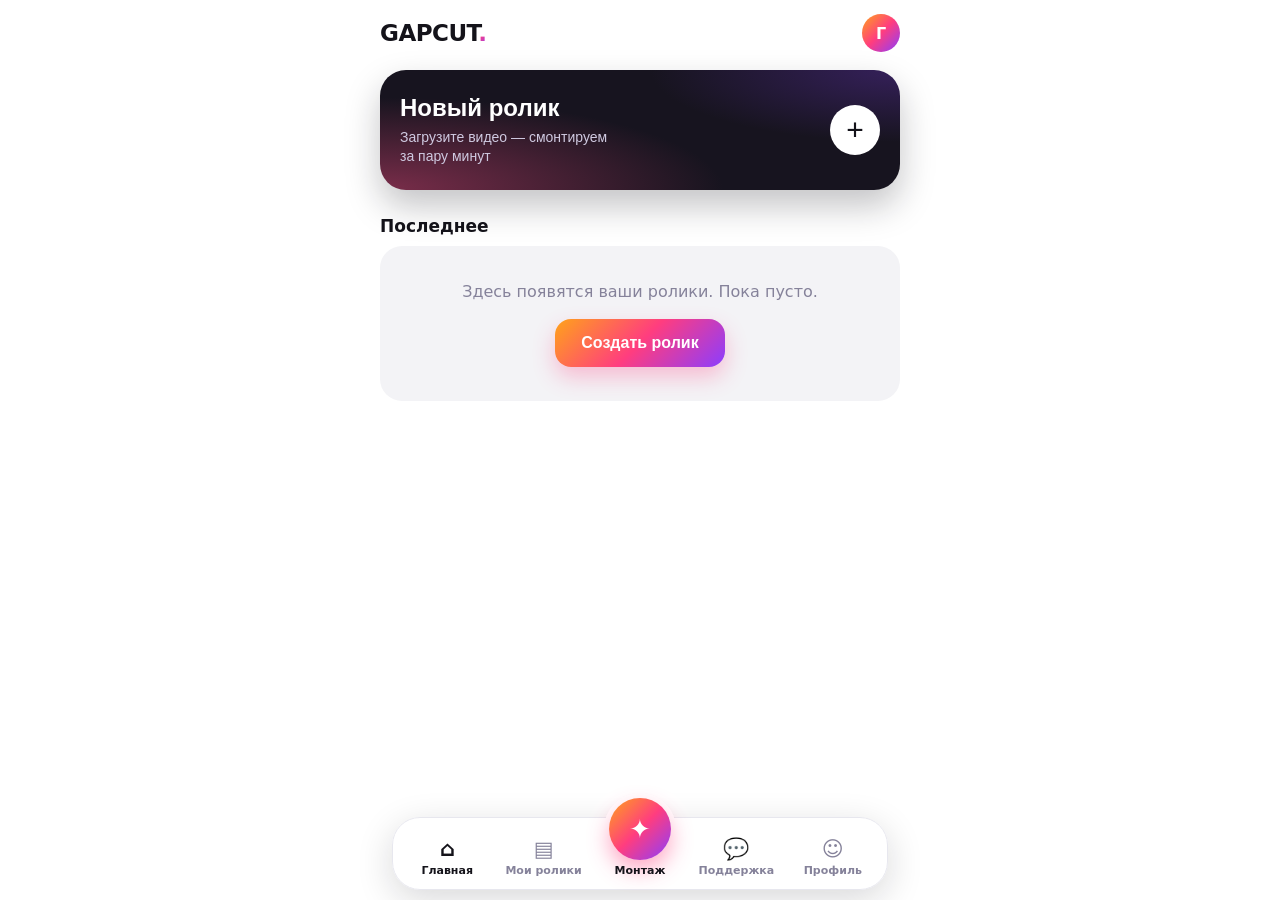
==== commit 7f2f1e2f: "Rename results tab to My Videos in Russian and Tajik" ====
--- a/web/index.html
+++ b/web/index.html
@@ -39,6 +39,7 @@
 nav .on{color:var(--tx)}
 nav .big{margin-top:-34px;color:var(--tx);transition:transform .1s}
 nav .big i{width:62px;height:62px;margin:0 auto 4px;border-radius:50%;display:grid;place-items:center;color:#fff;font-size:26px;background:var(--g);box-shadow:0 10px 22px rgba(255,61,127,.45),0 0 0 5px #fff}
+.job-card{background:var(--soft);border-radius:18px;padding:15px;margin:0 0 12px}.job-head{display:flex;align-items:center;gap:10px}.job-head b{flex:1;overflow-wrap:anywhere}.job-meta{font-size:12px;color:var(--mu);margin-top:7px}.job-actions{display:flex;gap:8px;margin-top:12px}.job-actions button{border:0;border-radius:12px;padding:11px 14px;font-weight:800;background:#17141f;color:#fff}.job-actions button:disabled{opacity:.5}
 button:focus-visible,a:focus-visible{outline:3px solid #8b3dff;outline-offset:2px}
 @media (prefers-reduced-motion:no-preference){.tab.on{animation:in .25s ease both}@keyframes in{from{opacity:0;transform:translateY(8px)}to{opacity:1;transform:none}}}
 </style>
@@ -55,7 +56,8 @@
 
   <section class="tab" id="t-res">
     <h2 id="resT"></h2>
-    <div class="empty"><span id="resE"></span><br><button class="btn" data-go id="resB"></button></div>
+    <div id="jobList"></div>
+    <div class="empty" id="resEmpty"><span id="resE"></span><br><button class="btn" data-go id="resB"></button></div>
   </section>
 
   <section class="tab" id="t-prof">
@@ -84,11 +86,11 @@
 <script>
 const tg=window.Telegram&&Telegram.WebApp;
 if(tg){tg.ready();tg.expand();try{tg.setHeaderColor("#ffffff");tg.setBackgroundColor("#ffffff")}catch(e){}}
-const EDITOR="editor.html",SUPPORT="https://t.me/aikomron",CHANNEL="https://t.me/gapcutai";
+const EDITOR="editor.html",SUPPORT="https://t.me/aikomron",CHANNEL="https://t.me/gapcutai",API="https://gapcut-ai.onrender.com";
 const $=id=>document.getElementById(id);
 const T={
-ru:{newT:"Новый ролик",newS:"Загрузите видео — смонтируем за пару минут",lastT:"Последнее",lastE:"Здесь появятся ваши ролики. Пока пусто.",lastB:"Создать ролик",resT:"Результаты",resE:"Готовое видео вы скачиваете сразу после создания.",resB:"Создать ролик",n1:"Главная",n2:"Результаты",n3:"Монтаж",n4:"Поддержка",n5:"Профиль",profT:"Профиль",langL:"Язык интерфейса",langV:"Русский",supL:"Поддержка",chL:"Наш канал",aboutL:"О приложении",guest:"Гость",tgId:"Telegram ID",prem:"Premium"},
-tg:{newT:"Видеои нав",newS:"Видеоро бор кунед — дар чанд дақиқа монтаж мекунем",lastT:"Охирин",lastE:"Дар ин ҷо видеоҳои шумо пайдо мешаванд. Ҳоло холӣ аст.",lastB:"Сохтани видео",resT:"Натиҷаҳо",resE:"Видеои тайёрро баробари сохтан зеркашӣ мекунед.",resB:"Сохтани видео",n1:"Асосӣ",n2:"Натиҷаҳо",n3:"Монтаж",n4:"Дастгирӣ",n5:"Профил",profT:"Профил",langL:"Забони интерфейс",langV:"Тоҷикӣ",supL:"Дастгирӣ",chL:"Канали мо",aboutL:"Дар бораи барнома",guest:"Меҳмон",tgId:"Telegram ID",prem:"Premium"}
+ru:{newT:"Новый ролик",newS:"Загрузите видео — смонтируем за пару минут",lastT:"Последнее",lastE:"Здесь появятся ваши ролики. Пока пусто.",lastB:"Создать ролик",resT:"Мои ролики",resE:"Пока у вас нет готовых роликов. Создайте первое видео.",resB:"Создать ролик",n1:"Главная",n2:"Мои ролики",n3:"Монтаж",n4:"Поддержка",n5:"Профиль",profT:"Профиль",langL:"Язык интерфейса",langV:"Русский",supL:"Поддержка",chL:"Наш канал",aboutL:"О приложении",guest:"Гость",tgId:"Telegram ID",prem:"Premium"},
+tg:{newT:"Видеои нав",newS:"Видеоро бор кунед — дар чанд дақиқа монтаж мекунем",lastT:"Охирин",lastE:"Дар ин ҷо видеоҳои шумо пайдо мешаванд. Ҳоло холӣ аст.",lastB:"Сохтани видео",resT:"Видеоҳои ман",resE:"Ҳоло видеои тайёр надоред. Видеои аввалини худро созед.",resB:"Сохтани видео",n1:"Асосӣ",n2:"Видеоҳои ман",n3:"Монтаж",n4:"Дастгирӣ",n5:"Профил",profT:"Профил",langL:"Забони интерфейс",langV:"Тоҷикӣ",supL:"Дастгирӣ",chL:"Канали мо",aboutL:"Дар бораи барнома",guest:"Меҳмон",tgId:"Telegram ID",prem:"Premium"}
 };
 const user=(tg&&tg.initDataUnsafe&&tg.initDataUnsafe.user)||null;
 let L=(user&&user.language_code==="tg")?"tg":"ru";
@@ -111,8 +113,55 @@
 document.querySelectorAll("nav [data-tab]").forEach(b=>b.onclick=()=>{
   document.querySelectorAll("nav [data-tab]").forEach(x=>x.classList.toggle("on",x===b));
   document.querySelectorAll(".tab").forEach(s=>s.classList.toggle("on",s.id==="t-"+b.dataset.tab));
-  window.scrollTo(0,0)});
+  window.scrollTo(0,0);
+  if(b.dataset.tab==="res")loadJobs();
+});
 $("langRow").onclick=()=>{L=L==="ru"?"tg":"ru";try{localStorage.setItem("gc_ui",L)}catch(e){}render()};
+async function loadJobs(){
+  const list=$("jobList"),empty=$("resEmpty");
+  list.innerHTML="";
+  empty.style.display="none";
+  if(!tg||!tg.initData){empty.style.display="block";$("resE").textContent="Откройте Mini App через Telegram, чтобы увидеть ваши ролики.";return;}
+  try{
+    const response=await fetch(API+"/api/jobs",{headers:{"X-Init-Data":tg.initData}});
+    if(!response.ok)throw new Error("Не удалось загрузить список роликов.");
+    const data=await response.json();
+    const jobs=Array.isArray(data.jobs)?data.jobs:[];
+    if(!jobs.length){empty.style.display="block";return;}
+    const labels={queued:"⏳ В очереди",transcribing:"🎧 Распознавание речи",transcribed:"✍️ Текст готов",rendering:"🎬 Монтаж",done:"✅ Готово",error:"❌ Ошибка"};
+    jobs.forEach(job=>{
+      const card=document.createElement("div");card.className="job-card";
+      const head=document.createElement("div");head.className="job-head";
+      const name=document.createElement("b");name.textContent=job.filename||"Видео GAPCUT AI";
+      const status=document.createElement("span");status.textContent=labels[job.status]||job.status;
+      head.append(name,status);card.append(head);
+      const meta=document.createElement("div");meta.className="job-meta";
+      meta.textContent=(job.stage||"")+(job.progress!=null?" · "+job.progress+"%":"");
+      card.append(meta);
+      if(job.error){const err=document.createElement("div");err.className="job-meta";err.textContent=job.error;card.append(err);}
+      if(job.status==="done"){
+        const actions=document.createElement("div");actions.className="job-actions";
+        const btn=document.createElement("button");btn.textContent="⬇️ Скачать видео";
+        btn.onclick=async()=>{
+          btn.disabled=true;
+          try{
+            const r=await fetch(API+"/api/jobs/"+encodeURIComponent(job.job_id)+"/download",{headers:{"X-Init-Data":tg.initData}});
+            if(!r.ok)throw new Error("Ссылка на видео истекла или видео недоступно.");
+            const blob=await r.blob(),url=URL.createObjectURL(blob),a=document.createElement("a");
+            a.href=url;a.download="GAPCUT_AI.mp4";document.body.appendChild(a);a.click();a.remove();
+            setTimeout(()=>URL.revokeObjectURL(url),60000);
+          }catch(err){alert(err.message||"Ошибка скачивания");}
+          finally{btn.disabled=false;}
+        };
+        actions.append(btn);card.append(actions);
+      }
+      list.append(card);
+    });
+  }catch(error){
+    empty.style.display="block";
+    $("resE").textContent=error.message||"Ошибка загрузки роликов.";
+  }
+}
 render();
 </script>
 </body>
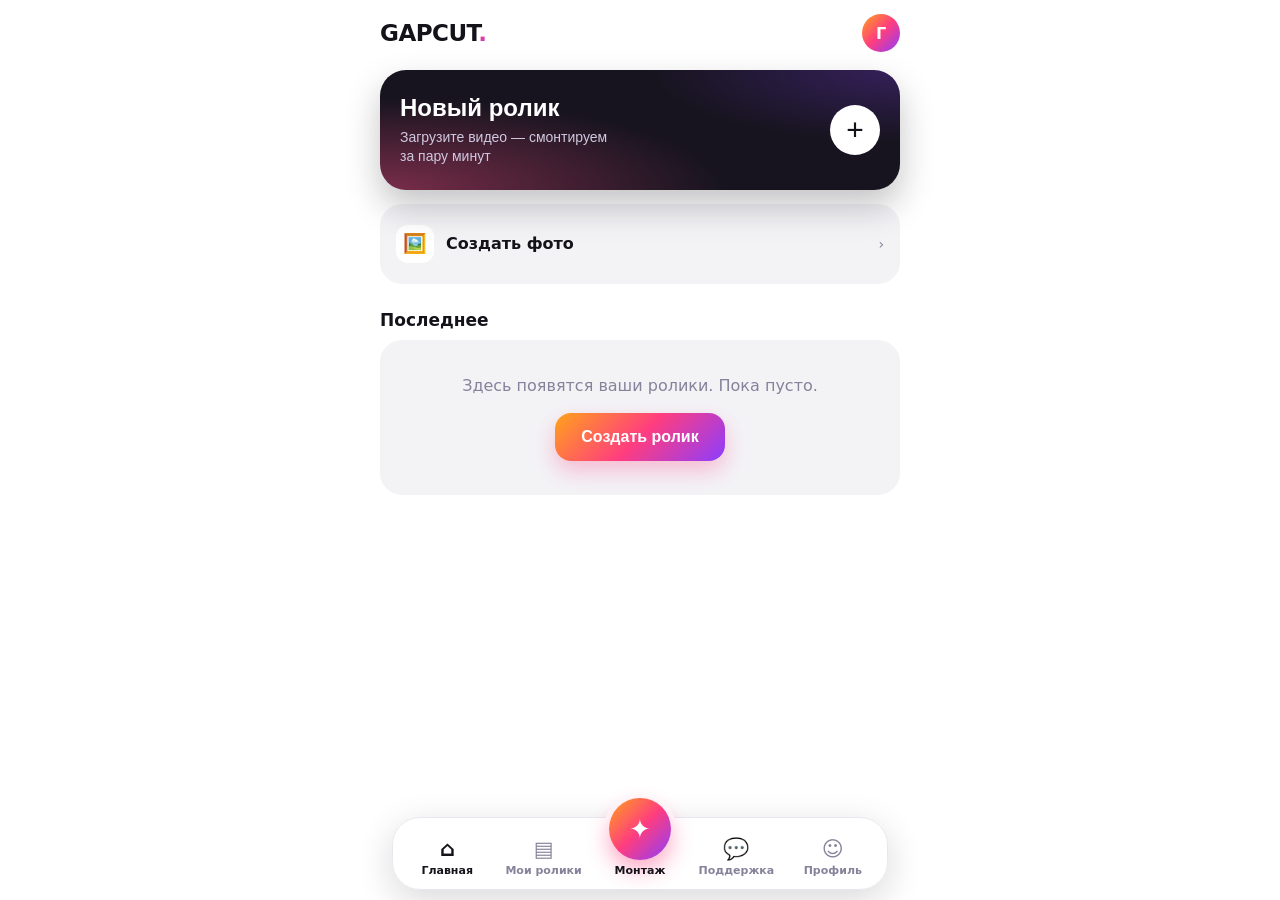
==== commit d2488c3b: "Add separate Create Photo entry on home screen" ====
--- a/web/index.html
+++ b/web/index.html
@@ -50,6 +50,7 @@
 
   <section class="tab on" id="t-home">
     <button class="hero" id="newBtn"><span><b id="newT"></b><small id="newS"></small></span><span class="plus">+</span></button>
+    <div class="card" style="margin-top:14px"><a class="item" id="photoBtn" href="photo.html"><i>🖼️</i><b id="photoT"></b><span id="photoS">›</span></a></div>
     <div class="row"><b id="lastT"></b></div>
     <div class="empty"><span id="lastE"></span><br><button class="btn" data-go id="lastB"></button></div>
   </section>
@@ -89,8 +90,8 @@
 const EDITOR="editor.html",SUPPORT="https://t.me/aikomron",CHANNEL="https://t.me/gapcutai",API="https://gapcut-ai.onrender.com";
 const $=id=>document.getElementById(id);
 const T={
-ru:{newT:"Новый ролик",newS:"Загрузите видео — смонтируем за пару минут",lastT:"Последнее",lastE:"Здесь появятся ваши ролики. Пока пусто.",lastB:"Создать ролик",resT:"Мои ролики",resE:"Пока у вас нет готовых роликов. Создайте первое видео.",resB:"Создать ролик",n1:"Главная",n2:"Мои ролики",n3:"Монтаж",n4:"Поддержка",n5:"Профиль",profT:"Профиль",langL:"Язык интерфейса",langV:"Русский",supL:"Поддержка",chL:"Наш канал",aboutL:"О приложении",guest:"Гость",tgId:"Telegram ID",prem:"Premium"},
-tg:{newT:"Видеои нав",newS:"Видеоро бор кунед — дар чанд дақиқа монтаж мекунем",lastT:"Охирин",lastE:"Дар ин ҷо видеоҳои шумо пайдо мешаванд. Ҳоло холӣ аст.",lastB:"Сохтани видео",resT:"Видеоҳои ман",resE:"Ҳоло видеои тайёр надоред. Видеои аввалини худро созед.",resB:"Сохтани видео",n1:"Асосӣ",n2:"Видеоҳои ман",n3:"Монтаж",n4:"Дастгирӣ",n5:"Профил",profT:"Профил",langL:"Забони интерфейс",langV:"Тоҷикӣ",supL:"Дастгирӣ",chL:"Канали мо",aboutL:"Дар бораи барнома",guest:"Меҳмон",tgId:"Telegram ID",prem:"Premium"}
+ru:{newT:"Новый ролик",newS:"Загрузите видео — смонтируем за пару минут",photoT:"Создать фото",lastT:"Последнее",lastE:"Здесь появятся ваши ролики. Пока пусто.",lastB:"Создать ролик",resT:"Мои ролики",resE:"Пока у вас нет готовых роликов. Создайте первое видео.",resB:"Создать ролик",n1:"Главная",n2:"Мои ролики",n3:"Монтаж",n4:"Поддержка",n5:"Профиль",profT:"Профиль",langL:"Язык интерфейса",langV:"Русский",supL:"Поддержка",chL:"Наш канал",aboutL:"О приложении",guest:"Гость",tgId:"Telegram ID",prem:"Premium"},
+tg:{newT:"Видеои нав",newS:"Видеоро бор кунед — дар чанд дақиқа монтаж мекунем",photoT:"Сохтани акс",lastT:"Охирин",lastE:"Дар ин ҷо видеоҳои шумо пайдо мешаванд. Ҳоло холӣ аст.",lastB:"Сохтани видео",resT:"Видеоҳои ман",resE:"Ҳоло видеои тайёр надоред. Видеои аввалини худро созед.",resB:"Сохтани видео",n1:"Асосӣ",n2:"Видеоҳои ман",n3:"Монтаж",n4:"Дастгирӣ",n5:"Профил",profT:"Профил",langL:"Забони интерфейс",langV:"Тоҷикӣ",supL:"Дастгирӣ",chL:"Канали мо",aboutL:"Дар бораи барнома",guest:"Меҳмон",tgId:"Telegram ID",prem:"Premium"}
 };
 const user=(tg&&tg.initDataUnsafe&&tg.initDataUnsafe.user)||null;
 let L=(user&&user.language_code==="tg")?"tg":"ru";
@@ -101,7 +102,7 @@
   const t=T[L];document.documentElement.lang=L;
   const full=user?[user.first_name,user.last_name].filter(Boolean).join(" "):"";
   const name=full||t.guest;
-  ["newT","newS","lastT","lastE","lastB","resT","resE","resB","n1","n2","n3","n4","n5","profT","langL","langV","supL","chL","aboutL"].forEach(k=>$(k).textContent=t[k]);
+  ["newT","newS","photoT","lastT","lastE","lastB","resT","resE","resB","n1","n2","n3","n4","n5","profT","langL","langV","supL","chL","aboutL"].forEach(k=>$(k).textContent=t[k]);
   $("uname").textContent=name;$("uhandle").textContent=user&&user.username?"@"+user.username:"";
   const tags=[];if(user&&user.id)tags.push(t.tgId+": "+user.id);if(user&&user.is_premium)tags.push("⭐ "+t.prem);
   $("tags").innerHTML="";tags.forEach(x=>{const s=document.createElement("span");s.className="tag";s.textContent=x;$("tags").appendChild(s)});
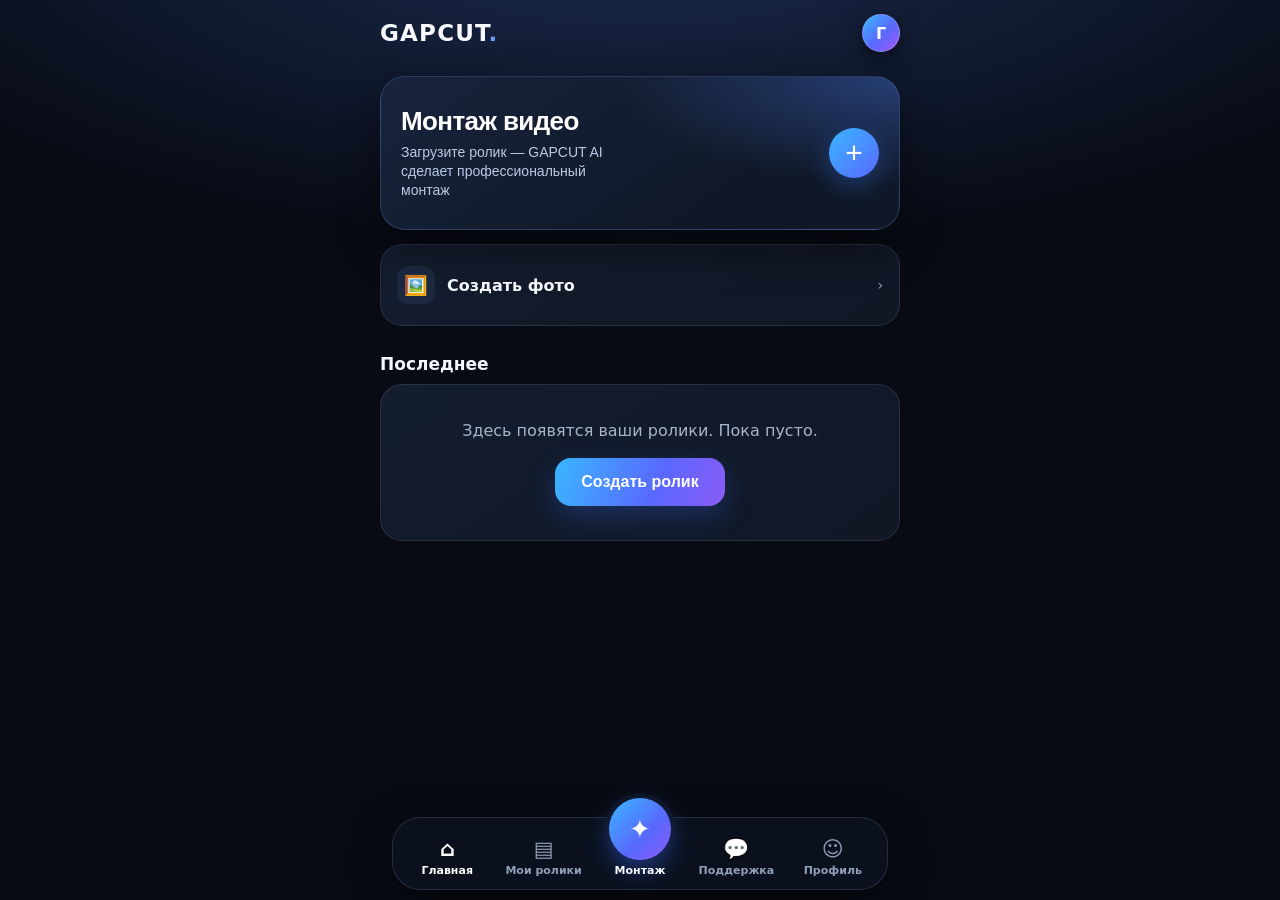
==== commit 0f4444f9: "Redesign GAPCUT AI home interface" ====
--- a/web/index.html
+++ b/web/index.html
@@ -42,6 +42,25 @@
 .job-card{background:var(--soft);border-radius:18px;padding:15px;margin:0 0 12px}.job-head{display:flex;align-items:center;gap:10px}.job-head b{flex:1;overflow-wrap:anywhere}.job-meta{font-size:12px;color:var(--mu);margin-top:7px}.job-actions{display:flex;gap:8px;margin-top:12px}.job-actions button{border:0;border-radius:12px;padding:11px 14px;font-weight:800;background:#17141f;color:#fff}.job-actions button:disabled{opacity:.5}
 button:focus-visible,a:focus-visible{outline:3px solid #8b3dff;outline-offset:2px}
 @media (prefers-reduced-motion:no-preference){.tab.on{animation:in .25s ease both}@keyframes in{from{opacity:0;transform:translateY(8px)}to{opacity:1;transform:none}}}
+
+/* GAPCUT premium interface refresh — visual layer only */
+:root{--bg:#080b14;--soft:#111827;--line:rgba(148,163,184,.16);--tx:#f7f9ff;--mu:#98a5ba;--g:linear-gradient(135deg,#39b7ff,#5968ff 55%,#a855f7)}
+html,body{background:radial-gradient(100% 55% at 50% -10%,#1b2c52 0%,#080b14 68%);color:var(--tx)}
+body{padding-left:16px;padding-right:16px}
+.logo{letter-spacing:1.2px}.logo i{background:linear-gradient(110deg,#4fc3ff,#7885ff);-webkit-background-clip:text;background-clip:text}
+.top{margin-bottom:24px}.ava{border:1px solid rgba(255,255,255,.18);box-shadow:0 6px 22px #0008}
+.hero{min-height:154px;border:1px solid rgba(120,160,255,.24);border-radius:25px;background:radial-gradient(100% 130% at 100% 0%,#263f75 0%,transparent 55%),linear-gradient(145deg,#17243d,#101827 70%);box-shadow:0 18px 44px #0007}
+.hero b{font-size:26px;letter-spacing:-.6px}.hero small{color:#bac9e5}.plus{background:linear-gradient(135deg,#39b7ff,#5968ff);color:white;box-shadow:0 8px 24px #347dff55}
+.row{margin-top:28px}.row b{color:#f4f7ff}
+.empty,.card,.job-card{background:linear-gradient(145deg,#141d2e,#101725);border:1px solid var(--line);color:var(--tx)}
+.empty{color:#a8b4c9}.item{color:var(--tx);border-color:var(--line)}.item i{background:#1c2940;color:#8fcfff}
+.item span{color:#91a1bb}.who small,.job-meta{color:#9baac1}.tag{background:#1c2940;color:#c8dcff}
+h2{color:#f7f9ff}
+.btn{background:linear-gradient(110deg,#39b7ff,#5968ff 60%,#8b5cf6);box-shadow:0 10px 28px #356dff44}
+nav{background:rgba(12,18,31,.91);border:1px solid rgba(148,163,184,.2);box-shadow:0 12px 40px #0009}
+nav a,nav button{color:#91a0b8}nav .on{color:#fff}nav .big i{background:linear-gradient(135deg,#39b7ff,#5968ff 60%,#8b5cf6);box-shadow:0 10px 25px #356dff66,0 0 0 5px #0c1220}
+.job-actions button{background:#263b61;color:#fff}
+
 </style>
 </head>
 <body>
@@ -90,8 +109,8 @@
 const EDITOR="editor.html",SUPPORT="https://t.me/aikomron",CHANNEL="https://t.me/gapcutai",API="https://gapcut-ai.onrender.com";
 const $=id=>document.getElementById(id);
 const T={
-ru:{newT:"Новый ролик",newS:"Загрузите видео — смонтируем за пару минут",photoT:"Создать фото",lastT:"Последнее",lastE:"Здесь появятся ваши ролики. Пока пусто.",lastB:"Создать ролик",resT:"Мои ролики",resE:"Пока у вас нет готовых роликов. Создайте первое видео.",resB:"Создать ролик",n1:"Главная",n2:"Мои ролики",n3:"Монтаж",n4:"Поддержка",n5:"Профиль",profT:"Профиль",langL:"Язык интерфейса",langV:"Русский",supL:"Поддержка",chL:"Наш канал",aboutL:"О приложении",guest:"Гость",tgId:"Telegram ID",prem:"Premium"},
-tg:{newT:"Видеои нав",newS:"Видеоро бор кунед — дар чанд дақиқа монтаж мекунем",photoT:"Сохтани акс",lastT:"Охирин",lastE:"Дар ин ҷо видеоҳои шумо пайдо мешаванд. Ҳоло холӣ аст.",lastB:"Сохтани видео",resT:"Видеоҳои ман",resE:"Ҳоло видеои тайёр надоред. Видеои аввалини худро созед.",resB:"Сохтани видео",n1:"Асосӣ",n2:"Видеоҳои ман",n3:"Монтаж",n4:"Дастгирӣ",n5:"Профил",profT:"Профил",langL:"Забони интерфейс",langV:"Тоҷикӣ",supL:"Дастгирӣ",chL:"Канали мо",aboutL:"Дар бораи барнома",guest:"Меҳмон",tgId:"Telegram ID",prem:"Premium"}
+ru:{newT:"Монтаж видео",newS:"Загрузите ролик — GAPCUT AI сделает профессиональный монтаж",photoT:"Создать фото",lastT:"Последнее",lastE:"Здесь появятся ваши ролики. Пока пусто.",lastB:"Создать ролик",resT:"Мои ролики",resE:"Пока у вас нет готовых роликов. Создайте первое видео.",resB:"Создать ролик",n1:"Главная",n2:"Мои ролики",n3:"Монтаж",n4:"Поддержка",n5:"Профиль",profT:"Профиль",langL:"Язык интерфейса",langV:"Русский",supL:"Поддержка",chL:"Наш канал",aboutL:"О приложении",guest:"Гость",tgId:"Telegram ID",prem:"Premium"},
+tg:{newT:"Монтажи видео",newS:"Видео бор кунед — GAPCUT AI монтажи касбӣ мекунад",photoT:"Сохтани акс",lastT:"Охирин",lastE:"Дар ин ҷо видеоҳои шумо пайдо мешаванд. Ҳоло холӣ аст.",lastB:"Сохтани видео",resT:"Видеоҳои ман",resE:"Ҳоло видеои тайёр надоред. Видеои аввалини худро созед.",resB:"Сохтани видео",n1:"Асосӣ",n2:"Видеоҳои ман",n3:"Монтаж",n4:"Дастгирӣ",n5:"Профил",profT:"Профил",langL:"Забони интерфейс",langV:"Тоҷикӣ",supL:"Дастгирӣ",chL:"Канали мо",aboutL:"Дар бораи барнома",guest:"Меҳмон",tgId:"Telegram ID",prem:"Premium"}
 };
 const user=(tg&&tg.initDataUnsafe&&tg.initDataUnsafe.user)||null;
 let L=(user&&user.language_code==="tg")?"tg":"ru";
